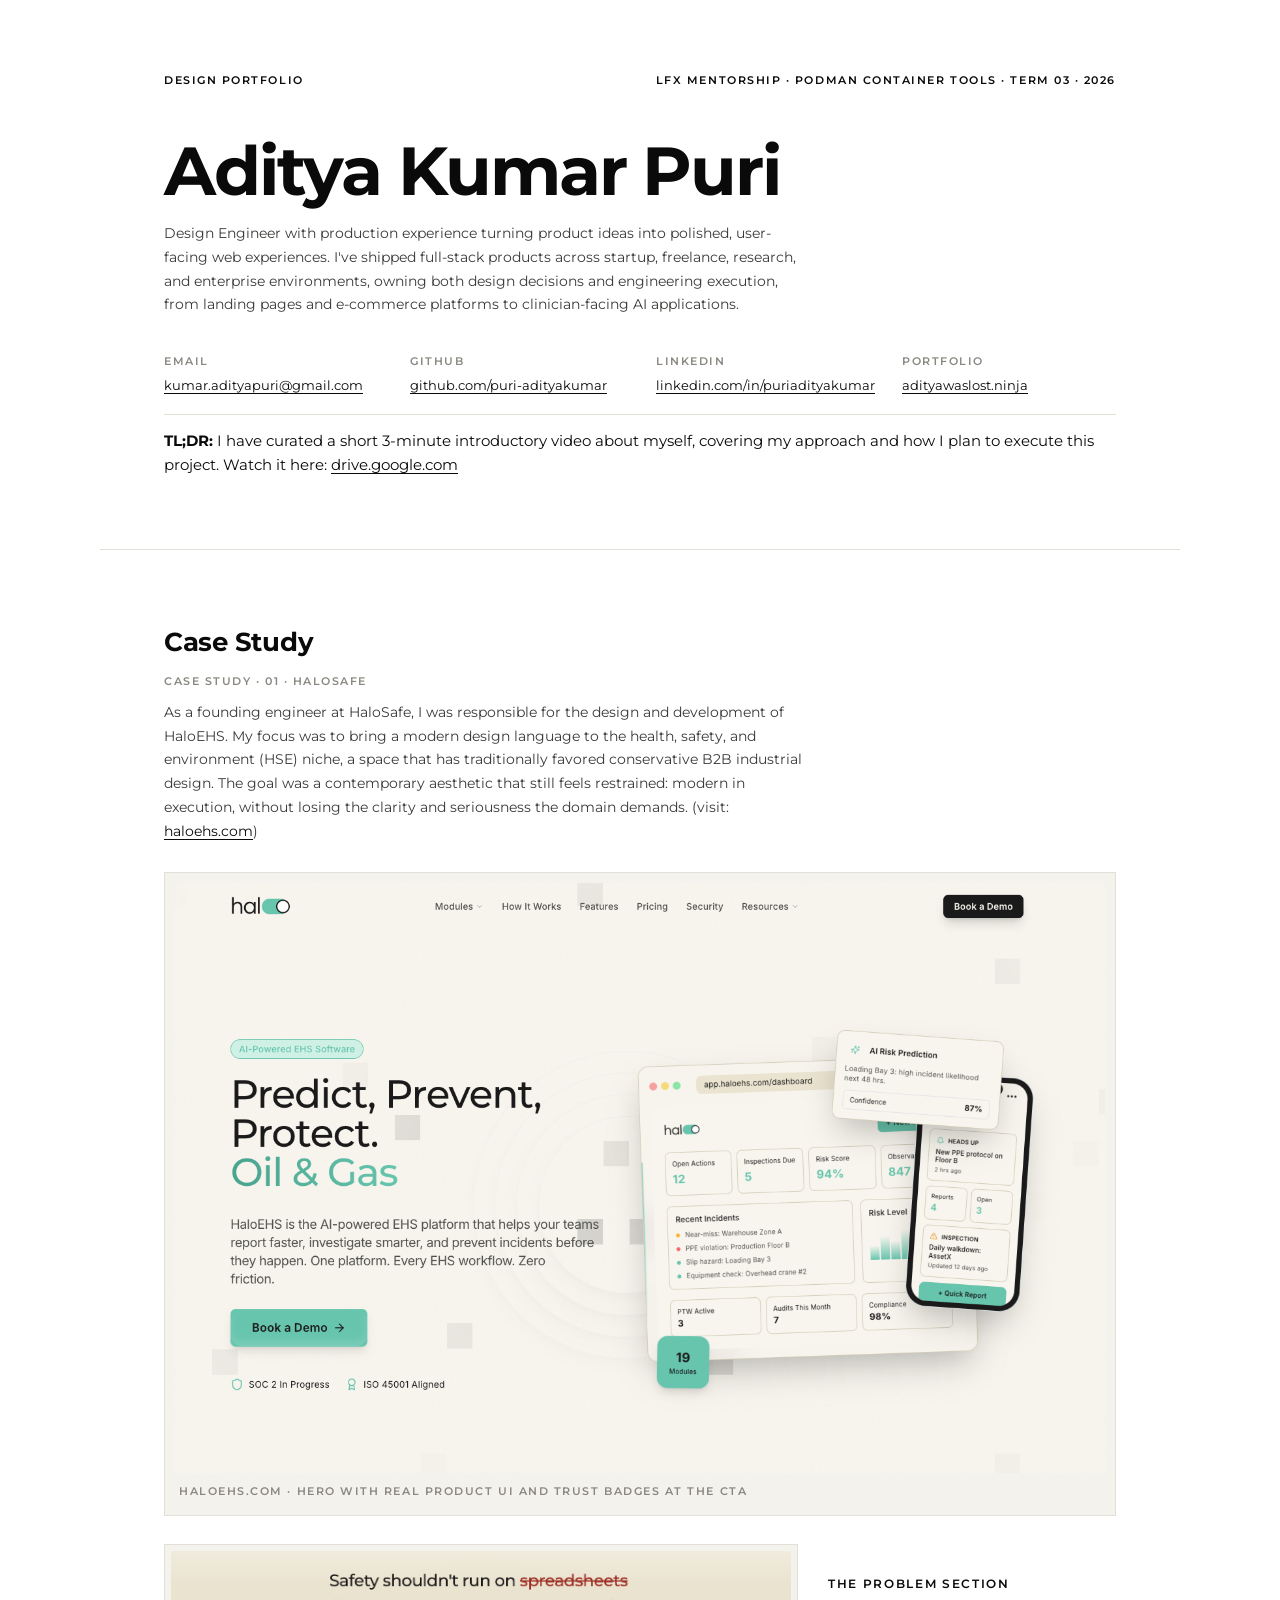
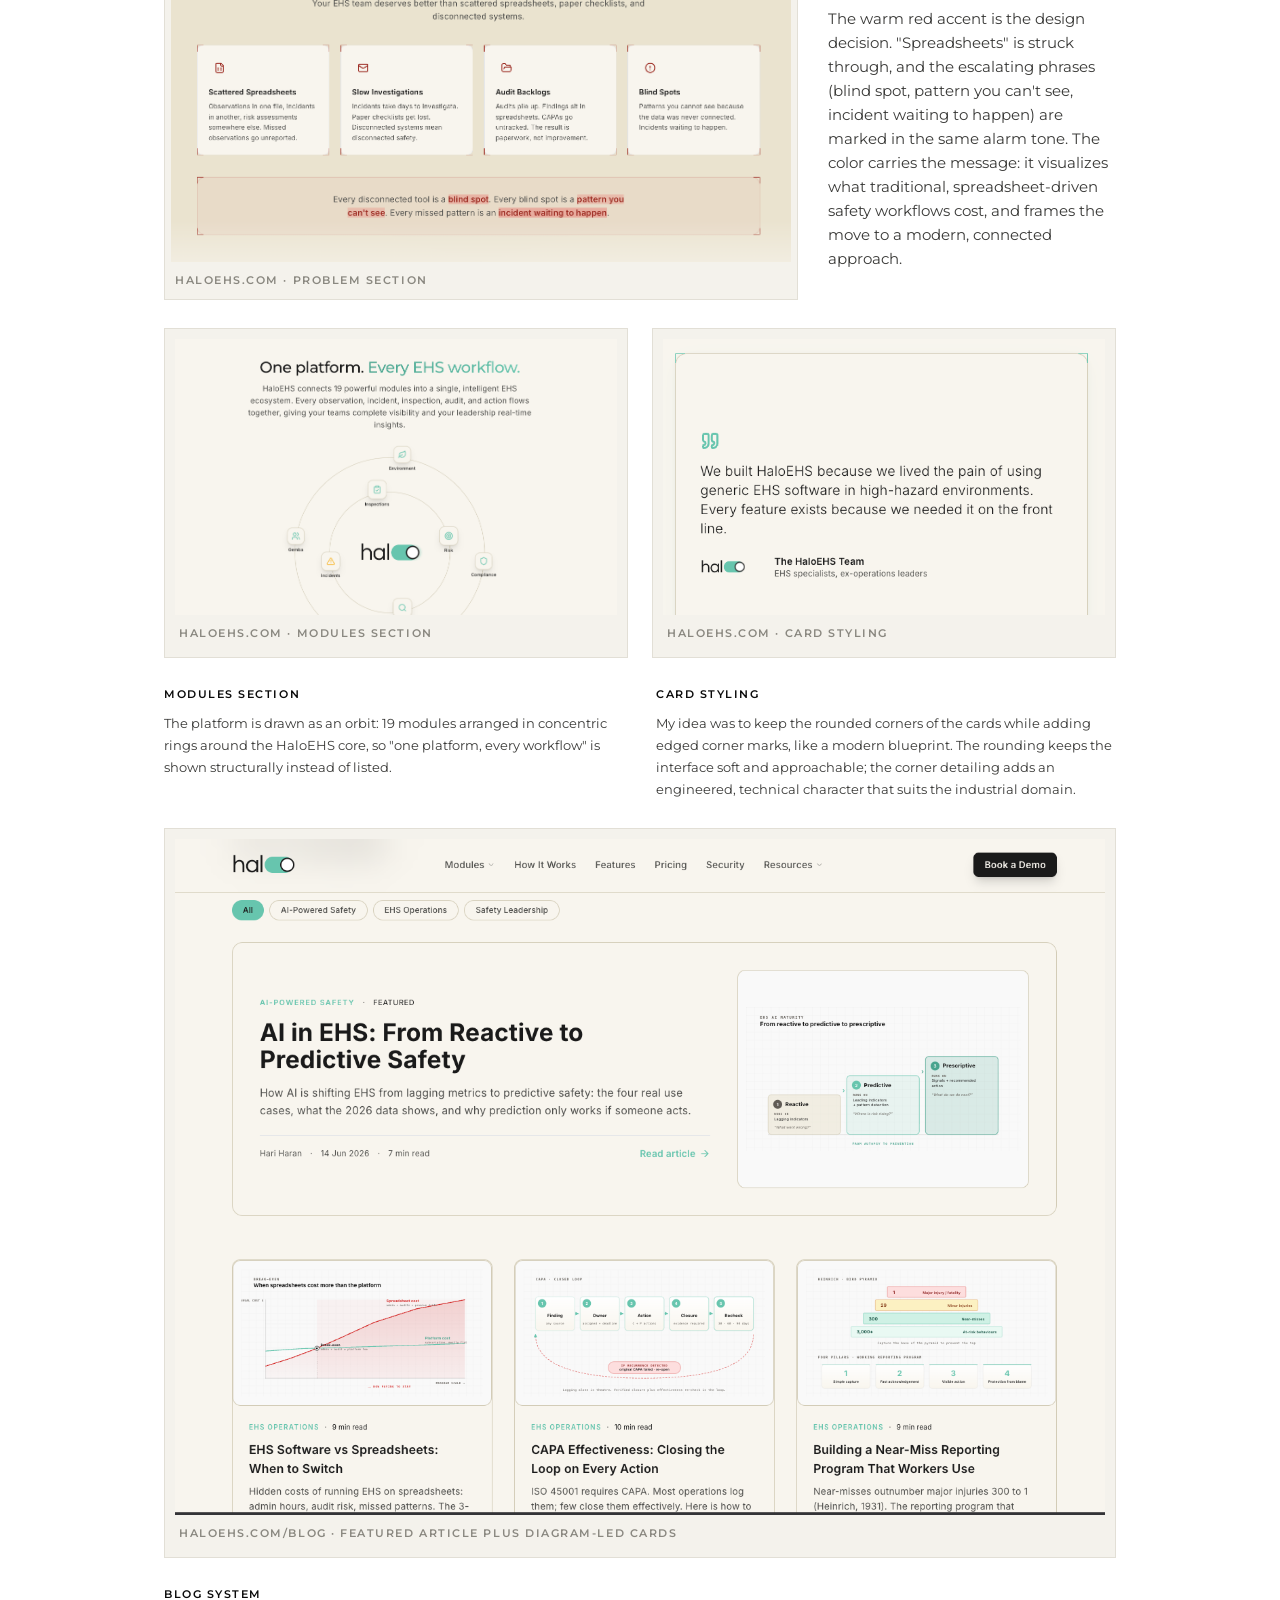
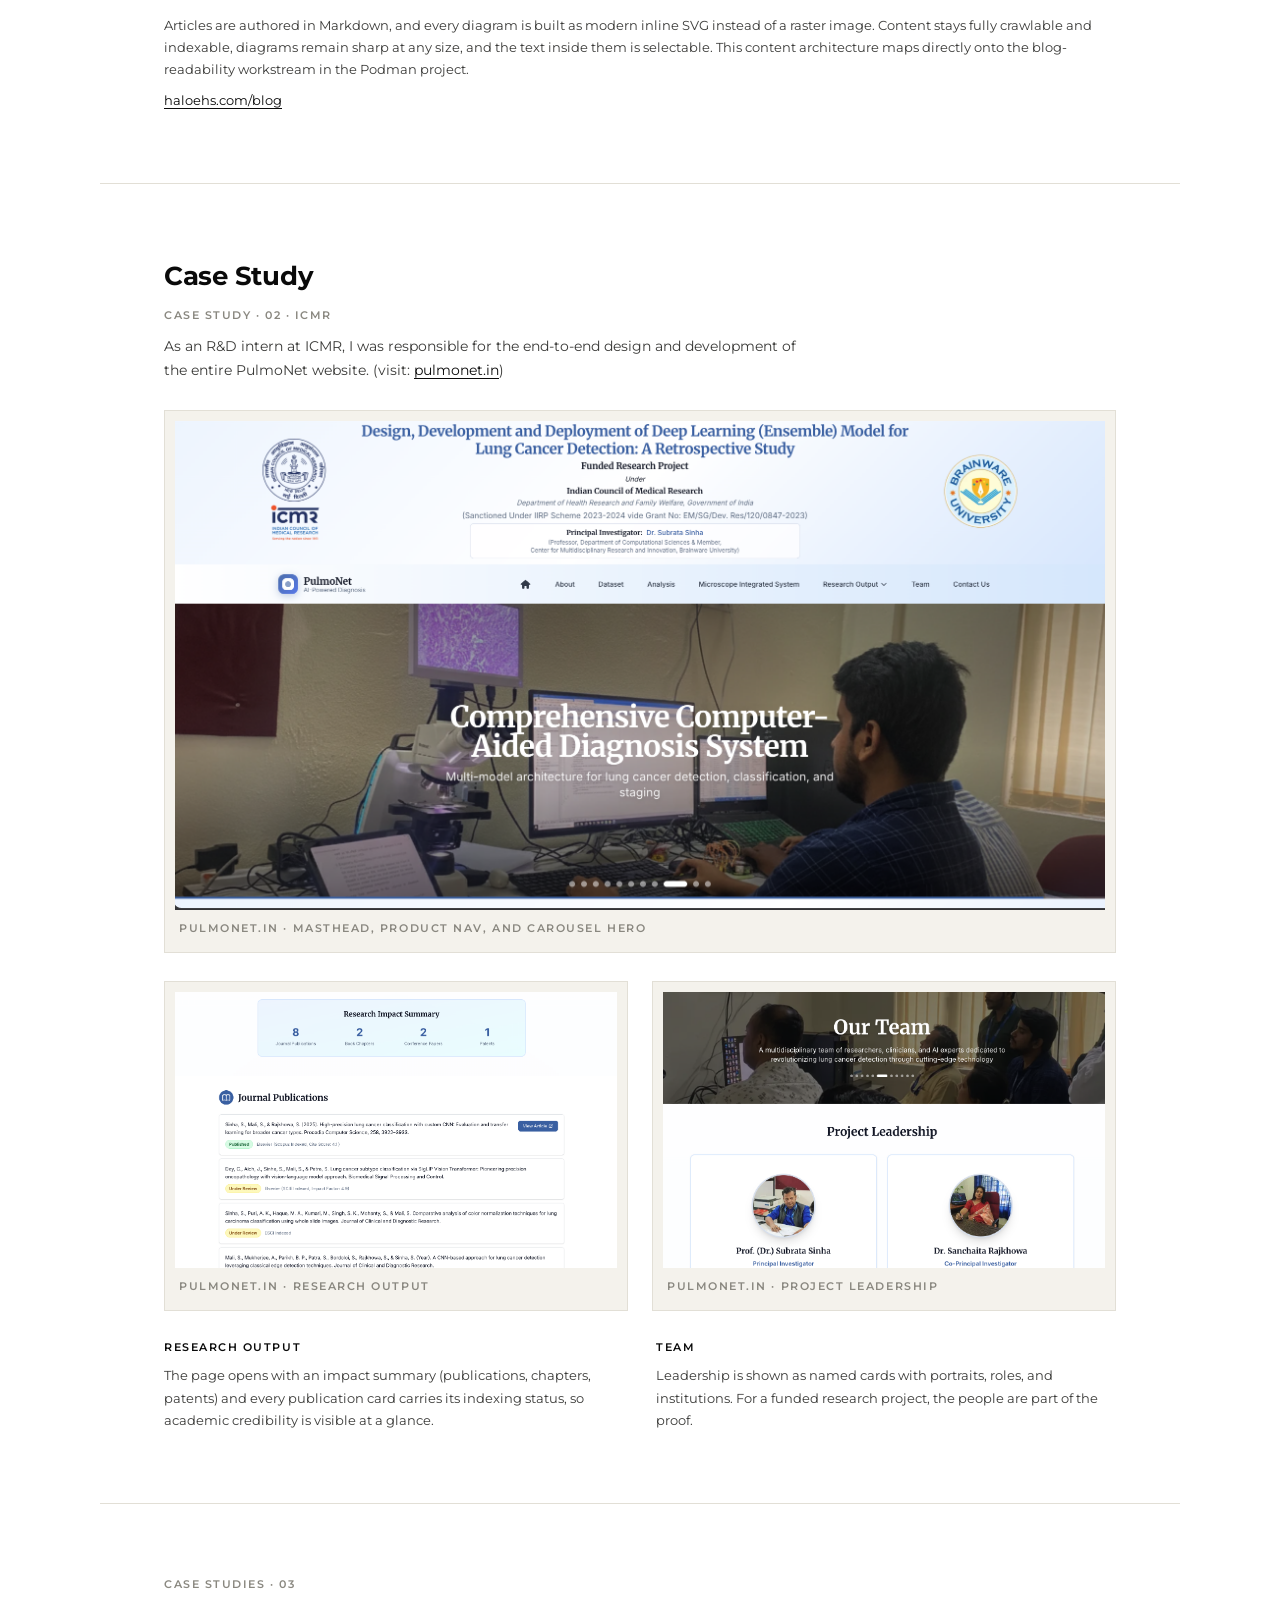
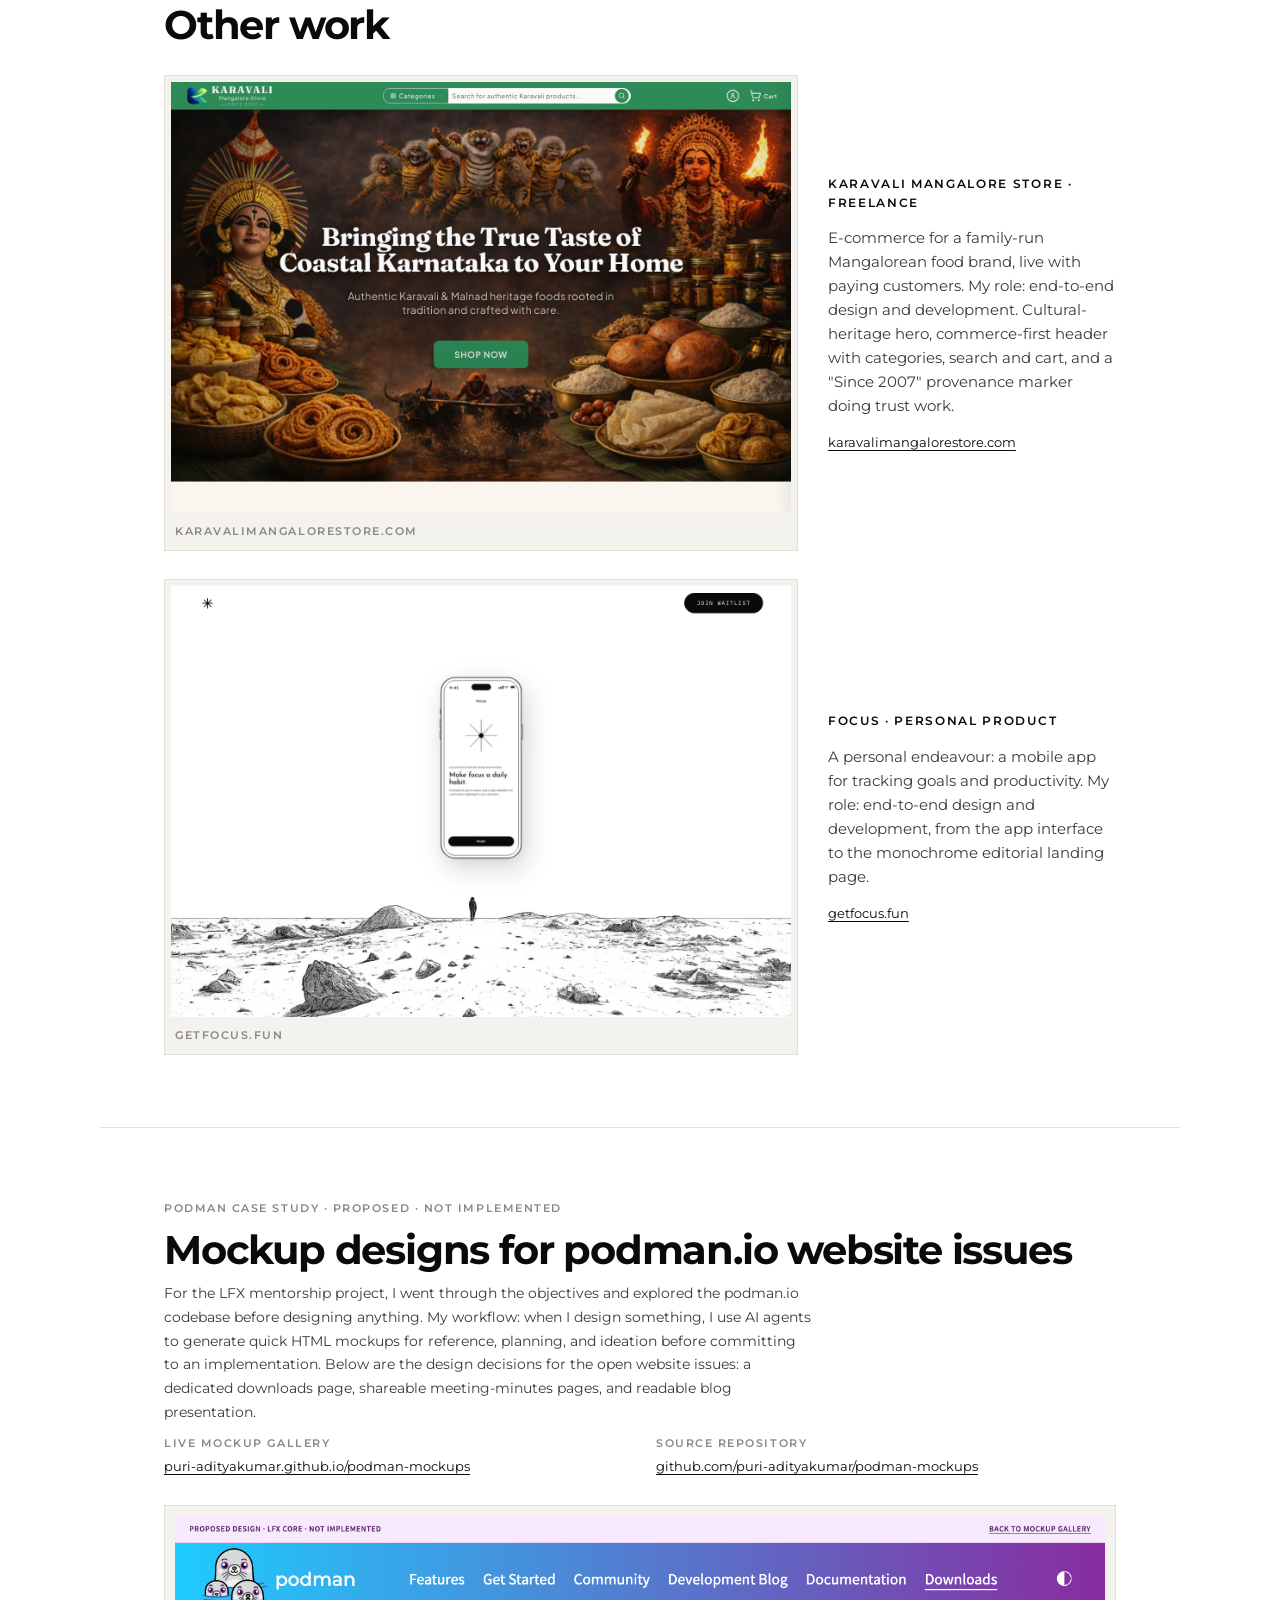
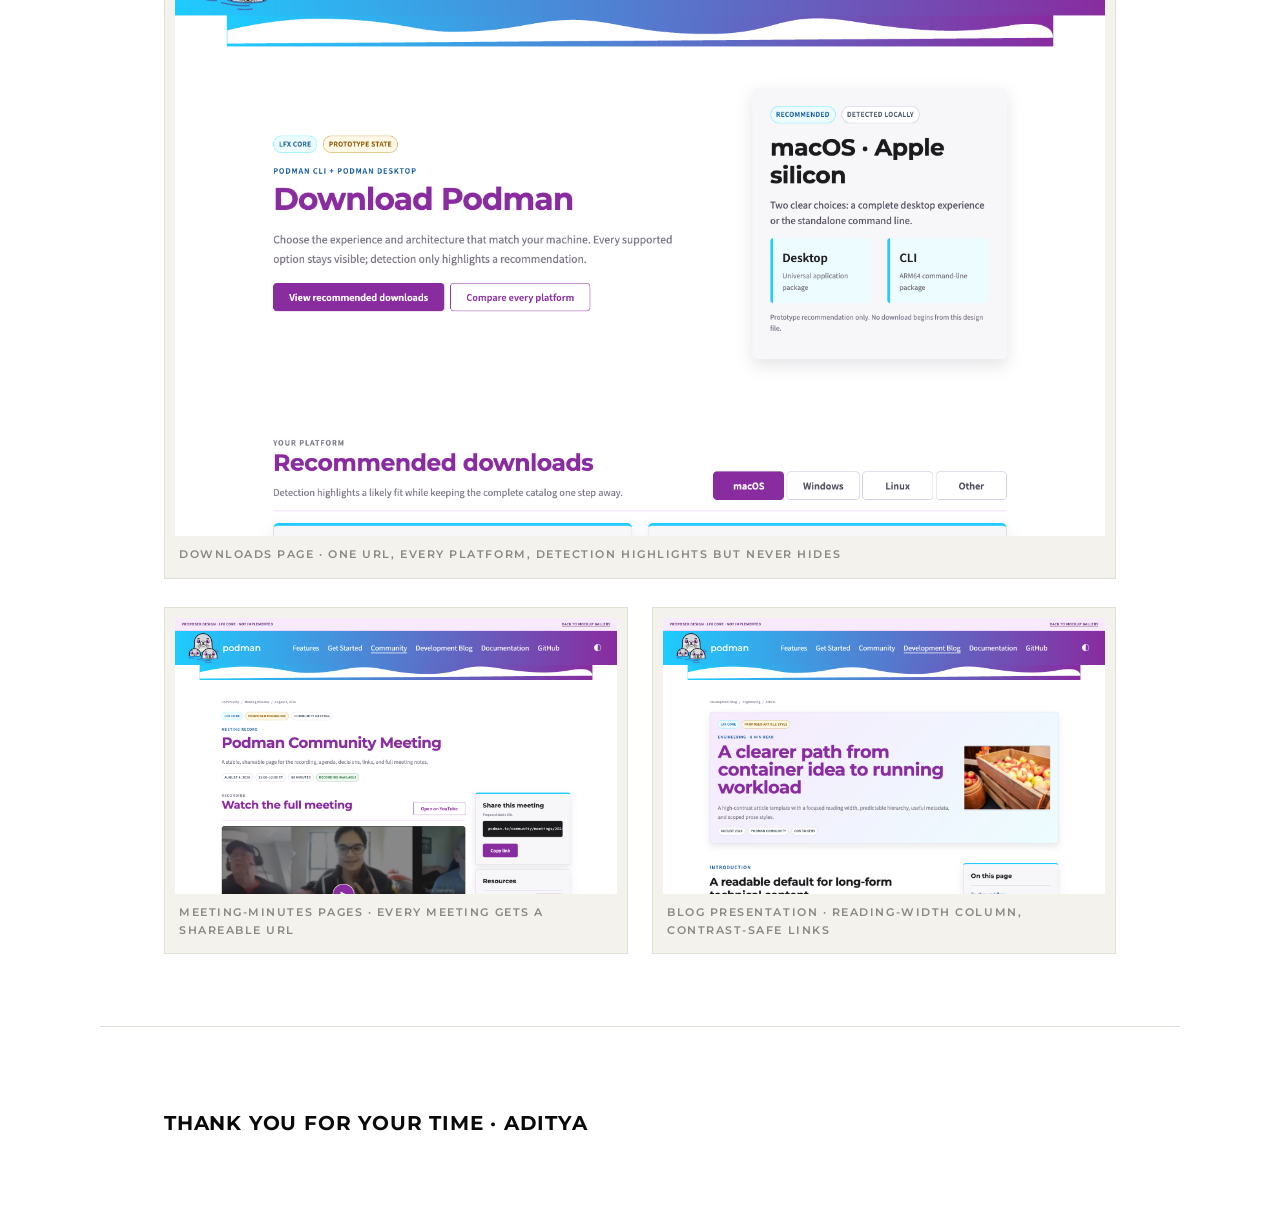
==== portfolio/index.html @ 5d3eba00 "feat: add design portfolio under portfolio/ for LFX application" ====
<!doctype html>
<html lang="en">
<head>
<meta charset="utf-8" />
<meta name="viewport" content="width=device-width, initial-scale=1" />
<title>Aditya Kumar · Design Portfolio · LFX 2026</title>
<link rel="preconnect" href="https://fonts.googleapis.com" />
<link rel="preconnect" href="https://fonts.gstatic.com" crossorigin />
<link href="https://fonts.googleapis.com/css2?family=Montserrat:ital,wght@0,400;0,500;0,600;0,700;0,800;1,400&display=swap" rel="stylesheet" />
<link rel="stylesheet" href="styles.css" />
</head>
<body>

<!-- ═══════════════════ P1 · INTRO ═══════════════════ -->
<section class="page cover">
  <header class="topline">
    <span class="label">Design Portfolio</span>
    <span class="label">LFX Mentorship · Podman Container Tools · Term 03 · 2026</span>
  </header>
  <div class="cover-mid">
    <h1>Aditya Kumar Puri</h1>
    <p class="lede">Design Engineer with production experience turning product ideas into polished,
    user-facing web experiences. I've shipped full-stack products across startup, freelance,
    research, and enterprise environments, owning both design decisions and engineering execution,
    from landing pages and e-commerce platforms to clinician-facing AI applications.</p>
  </div>
  <footer class="cover-foot">
    <div class="contact-grid">
      <div><p class="label muted">Email</p><p class="mono"><a href="mailto:kumar.adityapuri@gmail.com">kumar.adityapuri@gmail.com</a></p></div>
      <div><p class="label muted">GitHub</p><p class="mono"><a href="https://github.com/puri-adityakumar">github.com/puri-adityakumar</a></p></div>
      <div><p class="label muted">LinkedIn</p><p class="mono"><a href="https://www.linkedin.com/in/puriadityakumar">linkedin.com/in/puriadityakumar</a></p></div>
      <div><p class="label muted">Portfolio</p><p class="mono"><a href="https://adityawaslost.ninja/">adityawaslost.ninja</a></p></div>
    </div>
    <p class="tldr-note"><strong>TL;DR:</strong> I have curated a short 3-minute introductory
    video about myself, covering my approach and how I plan to execute this project.
    Watch it here: <a href="https://drive.google.com/file/d/1LAq_VCwD8arWkGdHkmXxqslu7iwfVg6z/view?usp=sharing">drive.google.com</a></p>
  </footer>
</section>

<!-- ═══════════════════ P2 · CASE STUDY · HALOEHS ═══════════════════ -->
<section class="page">
  <header class="sec-head">
    <p class="case-kicker">Case Study</p>
    <p class="label muted">Case study · 01 · HALOSAFE</p>
    <p class="lede">As a founding engineer at HaloSafe, I was responsible for the design and
    development of HaloEHS. My focus was to bring a modern design language to the health,
    safety, and environment (HSE) niche, a space that has traditionally favored conservative
    B2B industrial design. The goal was a contemporary aesthetic that still feels restrained:
    modern in execution, without losing the clarity and seriousness the domain demands.
    (visit: <a href="https://haloehs.com/">haloehs.com</a>)</p>
  </header>

  <figure class="shot">
    <img src="assets/haloehs.png" alt="HaloEHS landing hero with floating product dashboard" />
    <figcaption class="label muted">haloehs.com · hero with real product UI and trust badges at the CTA</figcaption>
  </figure>

  <article class="project">
    <figure class="shot"><img src="assets/haloehs-problem.png" alt="HaloEHS problem section: Safety shouldn't run on spreadsheets" />
      <figcaption class="label muted">haloehs.com · problem section</figcaption></figure>
    <div class="project-meta">
      <p class="label">The problem section</p>
      <p class="body">The warm red accent is the design decision. "Spreadsheets" is struck
      through, and the escalating phrases (blind spot, pattern you can't see, incident
      waiting to happen) are marked in the same alarm tone. The color carries the message:
      it visualizes what traditional, spreadsheet-driven safety workflows cost, and frames
      the move to a modern, connected approach.</p>
    </div>
  </article>

  <div class="duo">
    <figure class="shot"><img src="assets/haloehs-modules.png" alt="HaloEHS modules orbiting one platform" />
      <figcaption class="label muted">haloehs.com · modules section</figcaption></figure>
    <figure class="shot"><img src="assets/haloehs-blueprint.png" alt="HaloEHS quote card with rounded corners and blueprint-style edge marks" />
      <figcaption class="label muted">haloehs.com · card styling</figcaption></figure>
  </div>

  <div class="twocol">
    <div>
      <p class="label">Modules section</p>
      <p class="body">The platform is drawn as an orbit: 19 modules arranged in concentric
      rings around the HaloEHS core, so "one platform, every workflow" is shown
      structurally instead of listed.</p>
    </div>
    <div>
      <p class="label">Card styling</p>
      <p class="body">My idea was to keep the rounded corners of the cards while adding
      edged corner marks, like a modern blueprint. The rounding keeps the interface soft
      and approachable; the corner detailing adds an engineered, technical character that
      suits the industrial domain.</p>
    </div>
  </div>


  <figure class="shot"><img src="assets/haloehs-blog.png" alt="HaloEHS blog with featured article and diagram-driven article cards" />
    <figcaption class="label muted">haloehs.com/blog · featured article plus diagram-led cards</figcaption></figure>

  <div>
    <p class="label">Blog system</p>
    <p class="body" style="margin-top: 10px">Articles are authored in Markdown, and every diagram is built as
    modern inline SVG instead of a raster image. Content stays fully crawlable and
    indexable, diagrams remain sharp at any size, and the text inside them is
    selectable. This content architecture maps directly onto the blog-readability
    workstream in the Podman project.</p>
    <p class="mono" style="margin-top: 10px"><a href="https://haloehs.com/blog">haloehs.com/blog</a></p>
  </div>

</section>

<!-- ═══════════════════ P3 · CASE STUDY · PULMONET ═══════════════════ -->
<section class="page">
  <header class="sec-head">
    <p class="case-kicker">Case Study</p>
    <p class="label muted">Case study · 02 · ICMR</p>
    <p class="lede">As an R&amp;D intern at ICMR, I was responsible for the end-to-end design
    and development of the entire PulmoNet website.
    (visit: <a href="https://www.pulmonet.in/">pulmonet.in</a>)</p>
  </header>

  <figure class="shot">
    <img src="assets/pulmonet.png" alt="PulmoNet homepage with institutional masthead and team photo hero" />
    <figcaption class="label muted">pulmonet.in · masthead, product nav, and carousel hero</figcaption>
  </figure>

  <div class="duo">
    <figure class="shot"><img src="assets/pulmonet-research.png" alt="PulmoNet research output page with impact summary" />
      <figcaption class="label muted">pulmonet.in · research output</figcaption></figure>
    <figure class="shot"><img src="assets/pulmonet-team.png" alt="PulmoNet team page with leadership cards" />
      <figcaption class="label muted">pulmonet.in · project leadership</figcaption></figure>
  </div>

  <div class="twocol">
    <div>
      <p class="label">Research output</p>
      <p class="body">The page opens with an impact summary (publications, chapters,
      patents) and every publication card carries its indexing status, so academic
      credibility is visible at a glance.</p>
    </div>
    <div>
      <p class="label">Team</p>
      <p class="body">Leadership is shown as named cards with portraits, roles, and
      institutions. For a funded research project, the people are part of the proof.</p>
    </div>
  </div>
</section>

<!-- ═══════════════════ P4 · MORE SHIPPED WORK ═══════════════════ -->
<section class="page">
  <header class="sec-head">
    <p class="label muted">Case studies · 03</p>
    <h2>Other work</h2>
  </header>

  <article class="project">
    <figure class="shot"><img src="assets/karavali.png" alt="Karavali Mangalore Store homepage" />
      <figcaption class="label muted">karavalimangalorestore.com</figcaption></figure>
    <div class="project-meta">
      <p class="label">Karavali Mangalore Store · Freelance</p>
      <p class="body">E-commerce for a family-run Mangalorean food brand, live with paying
      customers. My role: end-to-end design and development. Cultural-heritage hero,
      commerce-first header with categories, search and cart, and a "Since 2007"
      provenance marker doing trust work.</p>
      <p class="mono"><a href="https://www.karavalimangalorestore.com/">karavalimangalorestore.com</a></p>
    </div>
  </article>

  

  <article class="project">
    <figure class="shot"><img src="assets/focus.png" alt="Focus landing page" />
      <figcaption class="label muted">getfocus.fun</figcaption></figure>
    <div class="project-meta">
      <p class="label">Focus · Personal product</p>
      <p class="body">A personal endeavour: a mobile app for tracking goals and
      productivity. My role: end-to-end design and development, from the app interface
      to the monochrome editorial landing page.</p>
      <p class="mono"><a href="https://www.getfocus.fun">getfocus.fun</a></p>
    </div>
  </article>
</section>

<!-- ═══════════════════ PODMAN · MOCKUPS ═══════════════════ -->
<section class="page">
  <header class="sec-head">
    <p class="label muted">Podman case study · Proposed · not implemented</p>
    <h2>Mockup designs for podman.io website issues</h2>
    <p class="lede">For the LFX mentorship project, I went through the objectives and
    explored the podman.io codebase before designing anything. My workflow: when I
    design something, I use AI agents to generate quick HTML mockups for reference,
    planning, and ideation before committing to an implementation. Below are the
    design decisions for the open website issues: a dedicated downloads page,
    shareable meeting-minutes pages, and readable blog presentation.</p>
    <div class="contact-grid">
      <div><p class="label muted">Live mockup gallery</p><p class="mono"><a href="https://puri-adityakumar.github.io/podman-mockups/">puri-adityakumar.github.io/podman-mockups</a></p></div>
      <div><p class="label muted">Source repository</p><p class="mono"><a href="https://github.com/puri-adityakumar/podman-mockups">github.com/puri-adityakumar/podman-mockups</a></p></div>
    </div>
  </header>

  <figure class="shot">
    <img src="assets/mockup-downloads.png" alt="Proposed downloads page with OS detection and full platform catalog" />
    <figcaption class="label muted">Downloads page · one URL, every platform, detection highlights but never hides</figcaption>
  </figure>

  <div class="duo">
    <figure class="shot">
      <img src="assets/mockup-meeting-permalink.png" alt="Proposed meeting-minutes page with stable URL" />
      <figcaption class="label muted">Meeting-minutes pages · every meeting gets a shareable URL</figcaption>
    </figure>
    <figure class="shot">
      <img src="assets/mockup-blog-presentation.png" alt="Proposed blog article styling with reading-width column" />
      <figcaption class="label muted">Blog presentation · reading-width column, contrast-safe links</figcaption>
    </figure>
  </div>

</section>

<!-- ═══════════════════ P8 · CLOSING ═══════════════════ -->
<section class="page">
  <div class="closing">
    <p class="label thanks">Thank you for your time · Aditya</p>
  </div>
</section>

</body>
</html>
---- portfolio/styles.css ----
/* Portfolio — design system ported from focus-landing (src/components/waitlist/theme.module.css)
   Pure monochrome: near-black ink on white paper. Serif display + mono body.
   Hairlines, uppercase micro-labels, tiered widths. Print-first (A4). */

:root {
  --ink: #0a0a0a;
  --ink-soft: #3a3a38;
  --muted: #8a8880;
  --paper: #ffffff;
  --slot: #f4f2ec;
  --faint: #ece9e0;
  --hairline: #e2dfd6;

  --font-display: "Montserrat", "Helvetica Neue", Arial, sans-serif;
  --font-body: "Montserrat", "Helvetica Neue", Arial, sans-serif;

  --column: 640px;
  --content: 1080px;
  --pad-x: clamp(20px, 5vw, 64px);
  --space-section: clamp(40px, 6vw, 72px);
}

* { box-sizing: border-box; margin: 0; padding: 0; }

html, body { background: var(--paper); color: var(--ink); }

body {
  font-family: var(--font-body);
  font-size: 13px;
  line-height: 1.6;
  -webkit-font-smoothing: antialiased;
}

/* ---------- Type ---------- */
h1, h2 { font-family: var(--font-display); font-weight: 700; letter-spacing: -0.03em; }
h1 { font-size: clamp(44px, 7vw, 68px); line-height: 1.05; }
h2 { font-size: clamp(28px, 4vw, 40px); line-height: 1.1; }
.subhead { font-family: var(--font-display); font-weight: 700; font-size: clamp(16px, 2vw, 20px); line-height: 1.4; color: var(--ink); }
.case-kicker { font-family: var(--font-display); font-weight: 700; font-size: clamp(20px, 2.6vw, 26px); letter-spacing: -0.01em; }

.label {
  font-size: 11px;
  letter-spacing: 0.14em;
  text-transform: uppercase;
  font-weight: 600;
}
.muted { color: var(--muted); }
.mono { font-family: var(--font-body); }
.body { color: var(--ink-soft); font-size: 13px; line-height: 1.7; }
.lede { color: var(--ink-soft); font-size: 14px; line-height: 1.7; max-width: 72ch; }
.link { color: var(--ink); text-decoration: underline; text-underline-offset: 3px; }
a { color: var(--ink); text-decoration: underline; text-underline-offset: 3px; }
.mono a, .contact-grid a { color: var(--ink); text-decoration: underline; text-underline-offset: 3px; }

/* ---------- Page scaffolding (print: one .page ≈ one A4) ---------- */
.page {
  max-width: var(--content);
  margin: 0 auto;
  padding: var(--space-section) var(--pad-x);
  border-bottom: 1px solid var(--hairline);
  display: flex;
  flex-direction: column;
  gap: 28px;
}
.page:last-child { border-bottom: none; }

/* ---------- Cover ---------- */
.cover { justify-content: flex-start; gap: 0; }
.topline, .sec-head { display: flex; flex-direction: column; gap: 10px; }
.topline { flex-direction: row; justify-content: space-between; }
.cover-mid {
  display: flex;
  flex-direction: column;
  gap: 16px;
  margin: clamp(28px, 5vh, 56px) 0 clamp(24px, 4vh, 44px);
}

.contact-grid {
  display: grid;
  grid-template-columns: repeat(auto-fit, minmax(180px, 1fr));
  gap: 20px 32px;
}
.contact-grid p:first-child { margin-bottom: 4px; }

/* ---------- Figures ---------- */
.shot {
  border: 1px solid var(--hairline);
  background: var(--slot);
  padding: 10px;
  display: flex;
  flex-direction: column;
  gap: 8px;
}
.shot img { display: block; width: 100%; height: auto; }
.shot figcaption { padding: 2px 4px 4px; }
.shot.small img { max-height: 380px; object-fit: cover; object-position: top; }

.shot.placeholder {
  min-height: 260px;
  align-items: center;
  justify-content: center;
  border-style: dashed;
  background:
    repeating-linear-gradient(45deg, transparent 0 12px, var(--faint) 12px 13px),
    var(--slot);
}

/* ---------- Stats / columns / principles ---------- */
.stat-row {
  display: grid;
  grid-template-columns: repeat(auto-fit, minmax(140px, 1fr));
  gap: 1px;
  background: var(--hairline);
  border: 1px solid var(--hairline);
}
.stat { background: var(--paper); padding: 18px 16px; display: flex; flex-direction: column; gap: 6px; }
.stat strong { font-family: var(--font-display); font-size: 30px; font-weight: 700; }

.twocol { display: grid; grid-template-columns: 1fr 1fr; gap: 32px; }
.twocol .label, .principles .label { display: block; margin-bottom: 8px; }

.principles { display: grid; grid-template-columns: repeat(3, 1fr); gap: 24px; }
.principle { border-top: 1px solid var(--ink); padding-top: 12px; }

.duo { display: grid; grid-template-columns: 1fr 1fr; gap: 24px; }
.duo .shot img { aspect-ratio: 16 / 10; object-fit: cover; object-position: top; }

/* ---------- Projects ---------- */
.project {
  display: grid;
  grid-template-columns: 2.2fr 1fr;
  gap: 30px;
  align-items: center;
}
.project .shot { padding: 6px; }
.project-meta { display: flex; flex-direction: column; gap: 14px; }
.project-meta .label { font-size: 12px; }
.project-meta .body { font-size: 15px; line-height: 1.6; }
.project .placeholder { min-height: 220px; }

/* ---------- Closing ---------- */
.closing { display: flex; flex-direction: column; gap: 18px; }
.closing-head { max-width: 18ch; }
.thanks { margin-top: 8px; font-size: 20px; font-weight: 700; letter-spacing: 0.04em; color: var(--ink); }

/* ---------- Print → PDF ---------- */
@page { size: A4; margin: 0; }
@media print {
  body { font-size: 11px; }
  .page {
    break-after: page;
    border-bottom: none;
    min-height: 0;
    padding: 14mm 16mm;
    max-width: none;
    gap: 18px;
  }
  .cover,
  .page:last-child {
    min-height: 297mm;
  }
  .page:last-child { break-after: auto; }
  .cover-foot { margin-top: auto; }
  .shot, .stat-row, .project, .principle { break-inside: avoid; }
  .shot img { max-height: 92mm; object-fit: cover; object-position: top; }
  .duo .shot img { max-height: 58mm; }
  .project .shot img { max-height: 52mm; }
  .shot.placeholder { min-height: 90mm; }
  a { color: var(--ink); text-decoration: underline; }
}

/* TLDR note under cover contact grid */
.tldr-note {
  font-family: var(--font-body);
  font-size: 15px;
  line-height: 1.6;
  margin-top: 18px;
  padding-top: 14px;
  border-top: 1px solid var(--hairline);
}
.tldr-note a { color: var(--ink); }
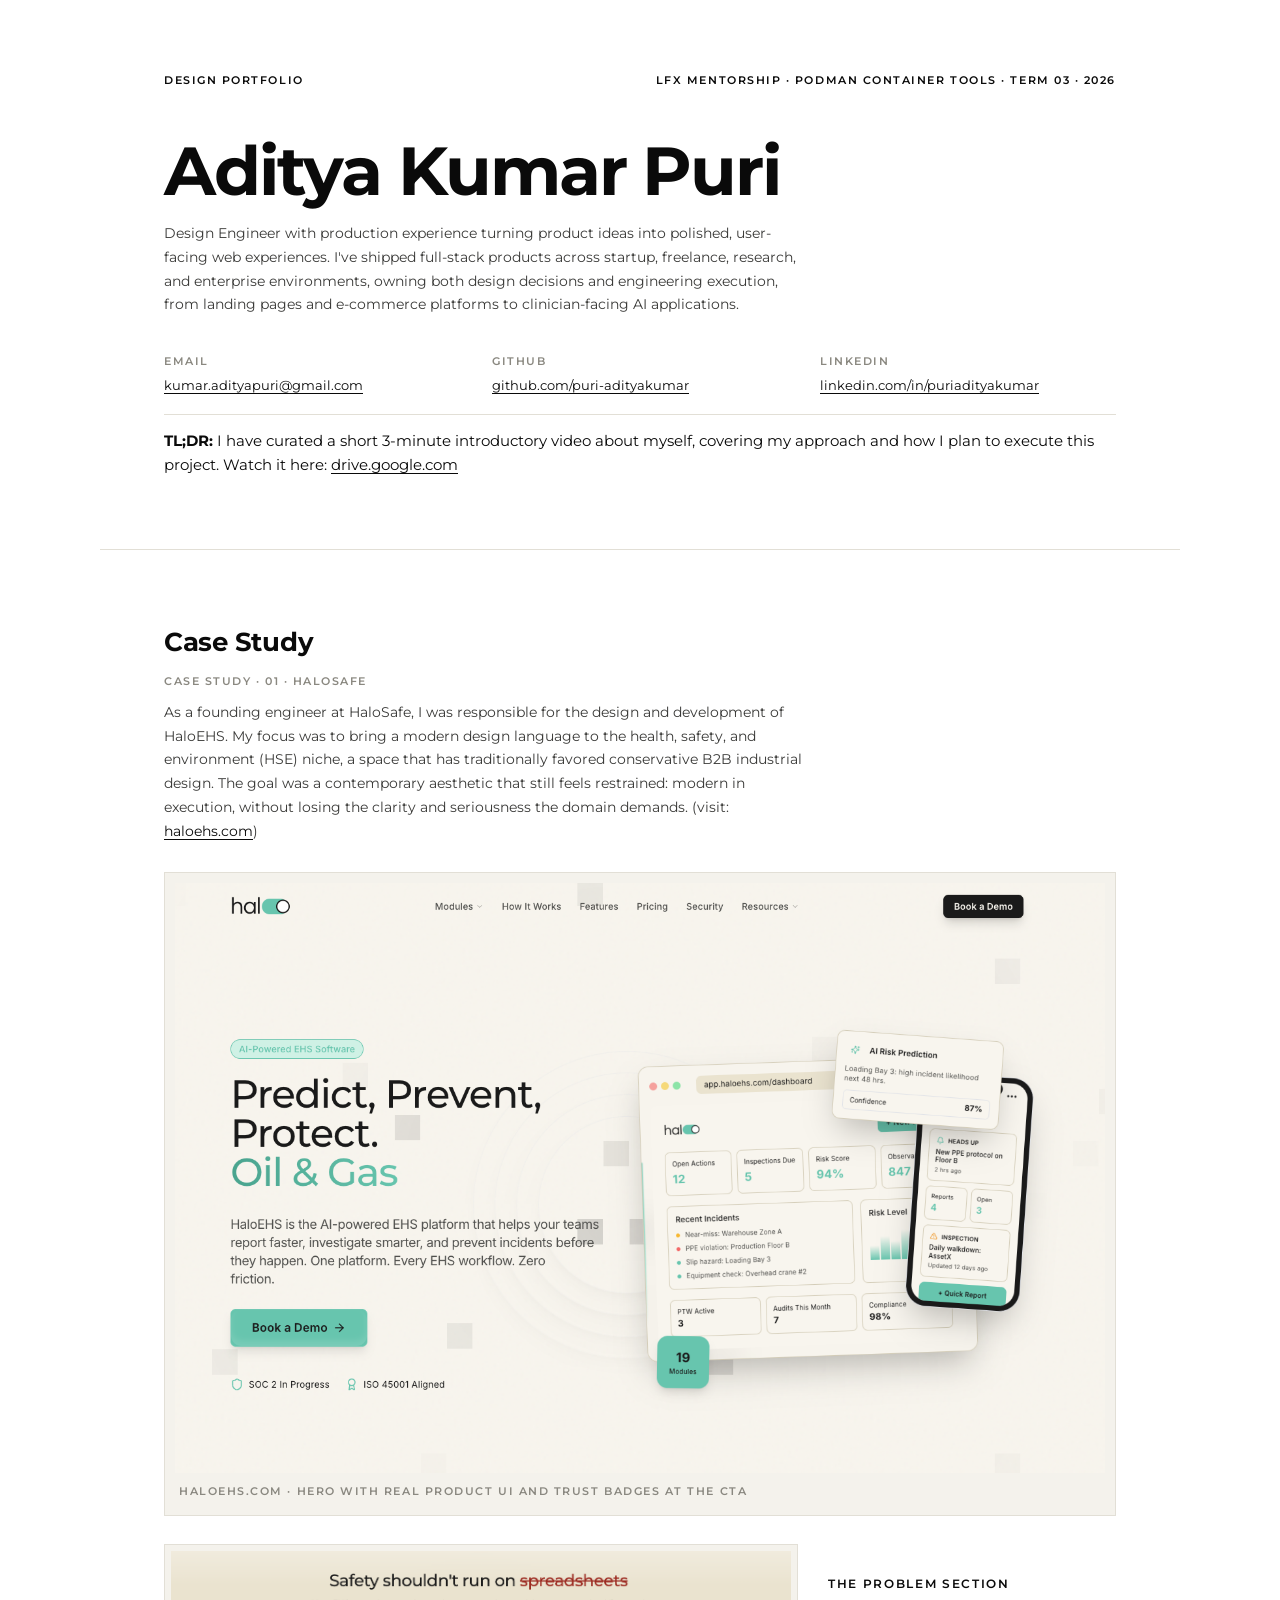
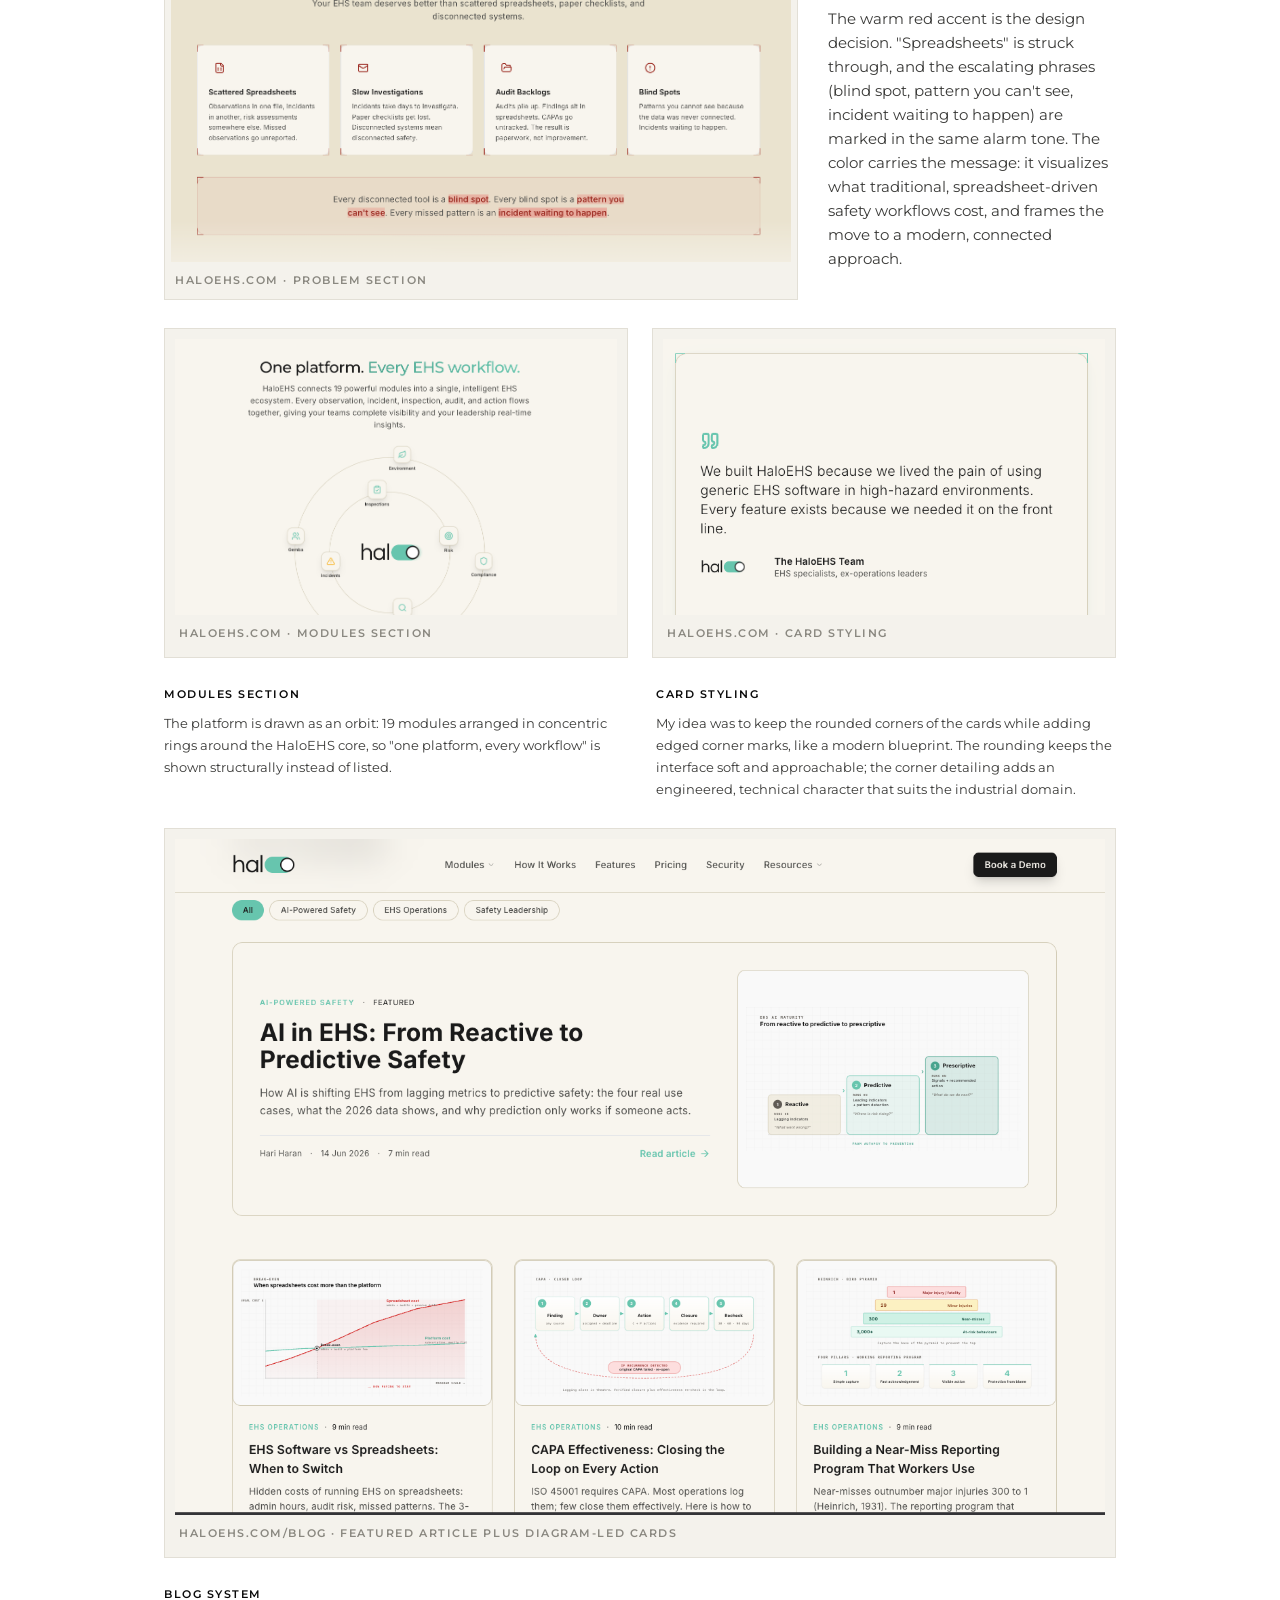
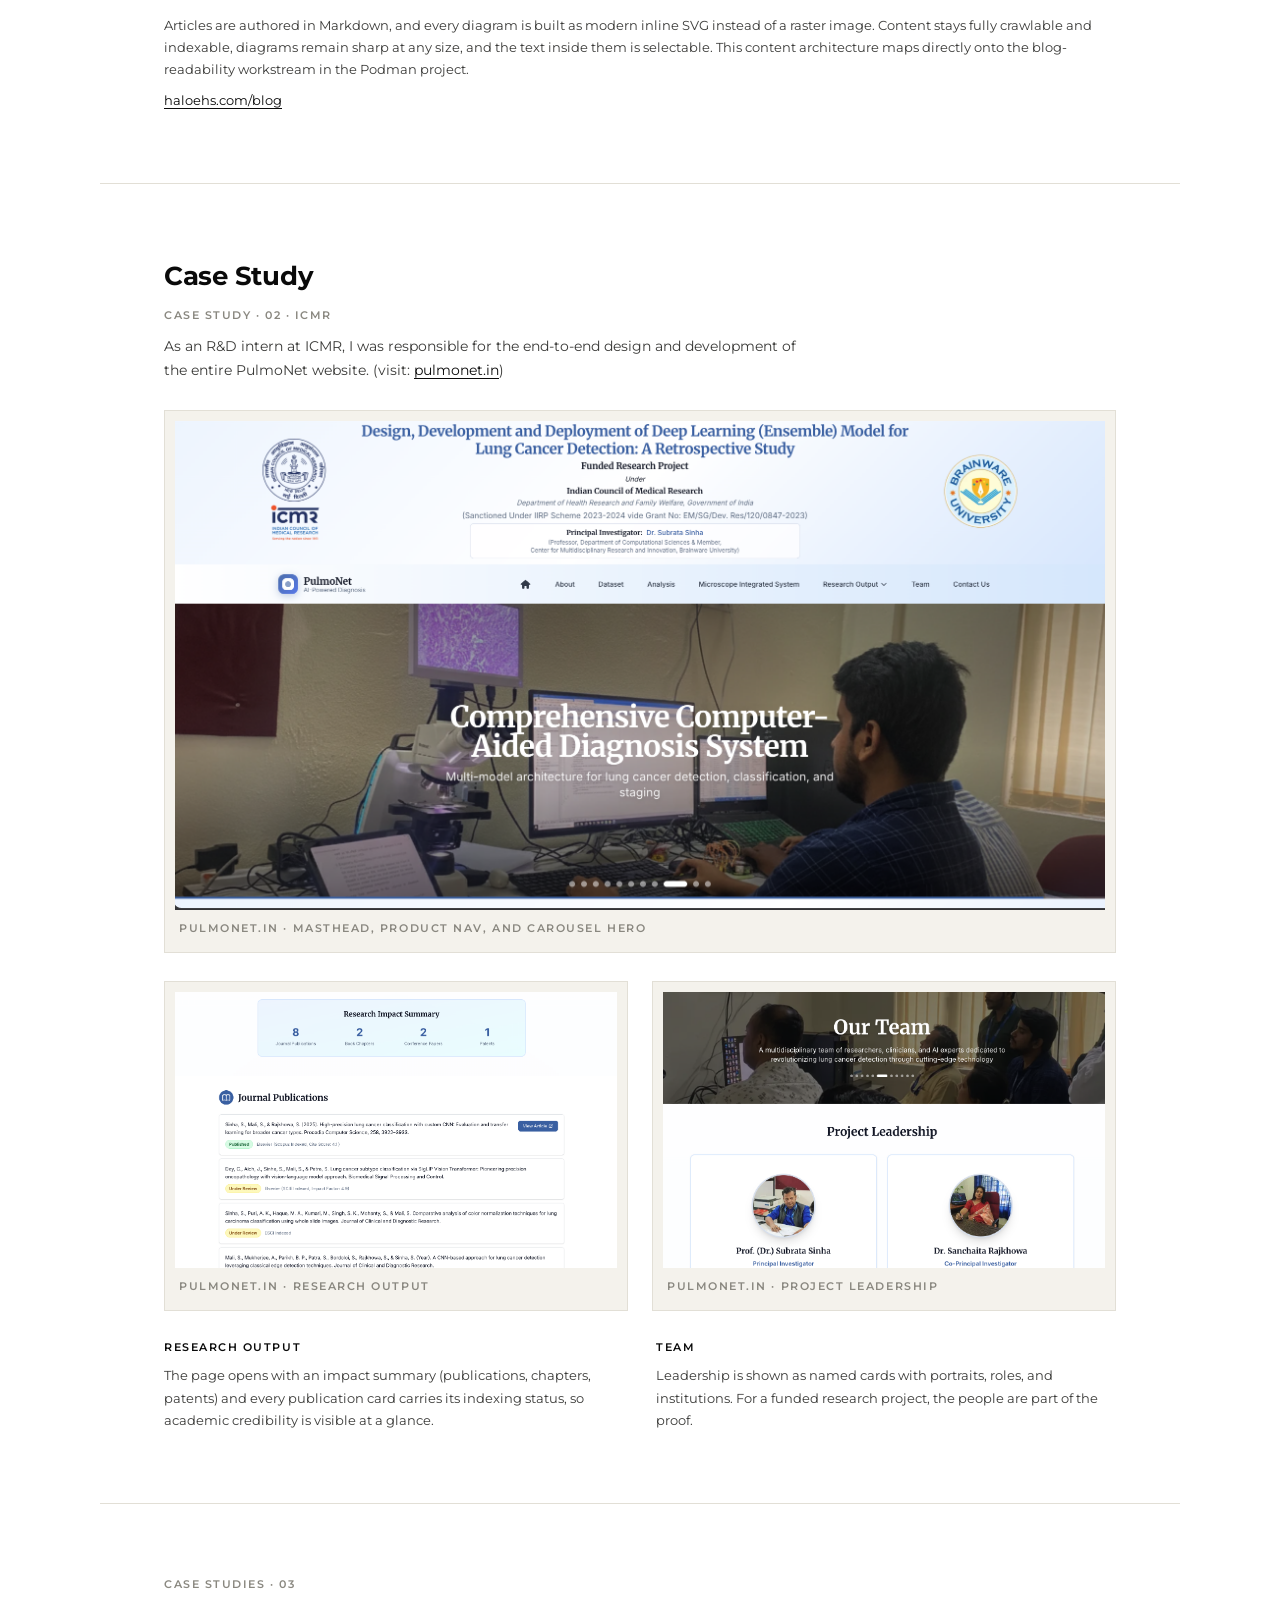
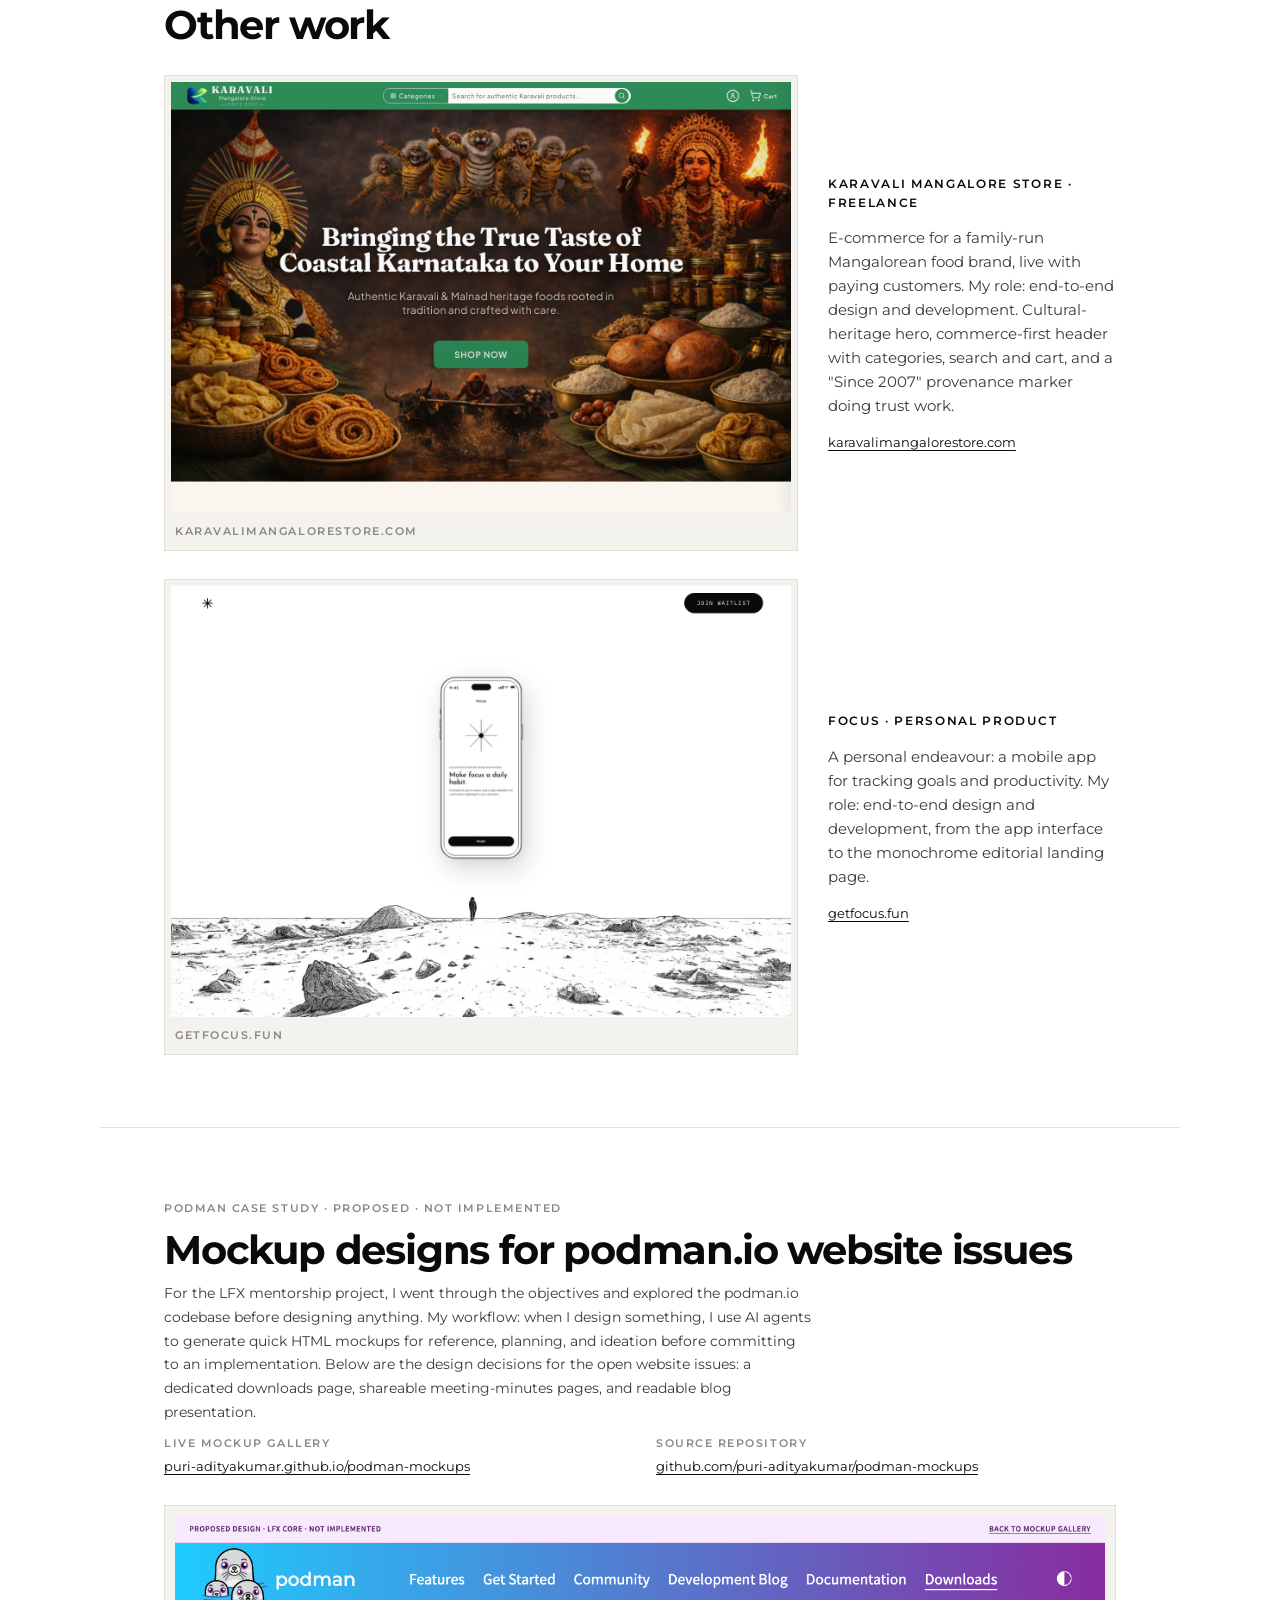
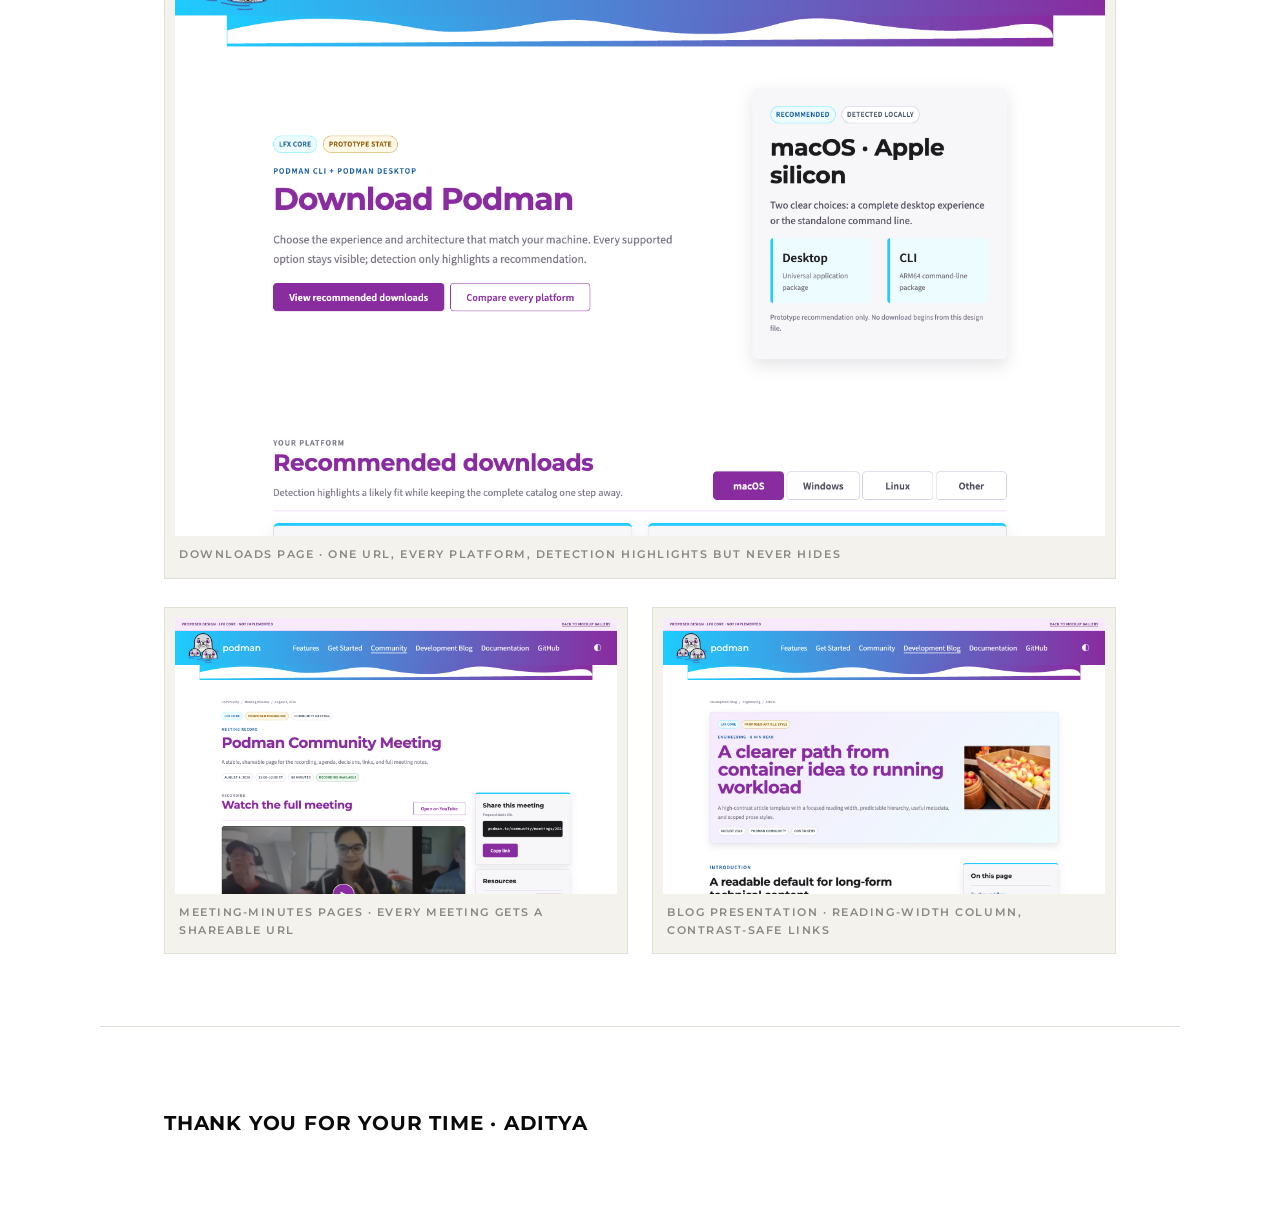
==== commit 832b53a8: "fix: remove personal portfolio link from contact grid" ====
--- a/portfolio/index.html
+++ b/portfolio/index.html
@@ -29,7 +29,6 @@
       <div><p class="label muted">Email</p><p class="mono"><a href="mailto:kumar.adityapuri@gmail.com">kumar.adityapuri@gmail.com</a></p></div>
       <div><p class="label muted">GitHub</p><p class="mono"><a href="https://github.com/puri-adityakumar">github.com/puri-adityakumar</a></p></div>
       <div><p class="label muted">LinkedIn</p><p class="mono"><a href="https://www.linkedin.com/in/puriadityakumar">linkedin.com/in/puriadityakumar</a></p></div>
-      <div><p class="label muted">Portfolio</p><p class="mono"><a href="https://adityawaslost.ninja/">adityawaslost.ninja</a></p></div>
     </div>
     <p class="tldr-note"><strong>TL;DR:</strong> I have curated a short 3-minute introductory
     video about myself, covering my approach and how I plan to execute this project.
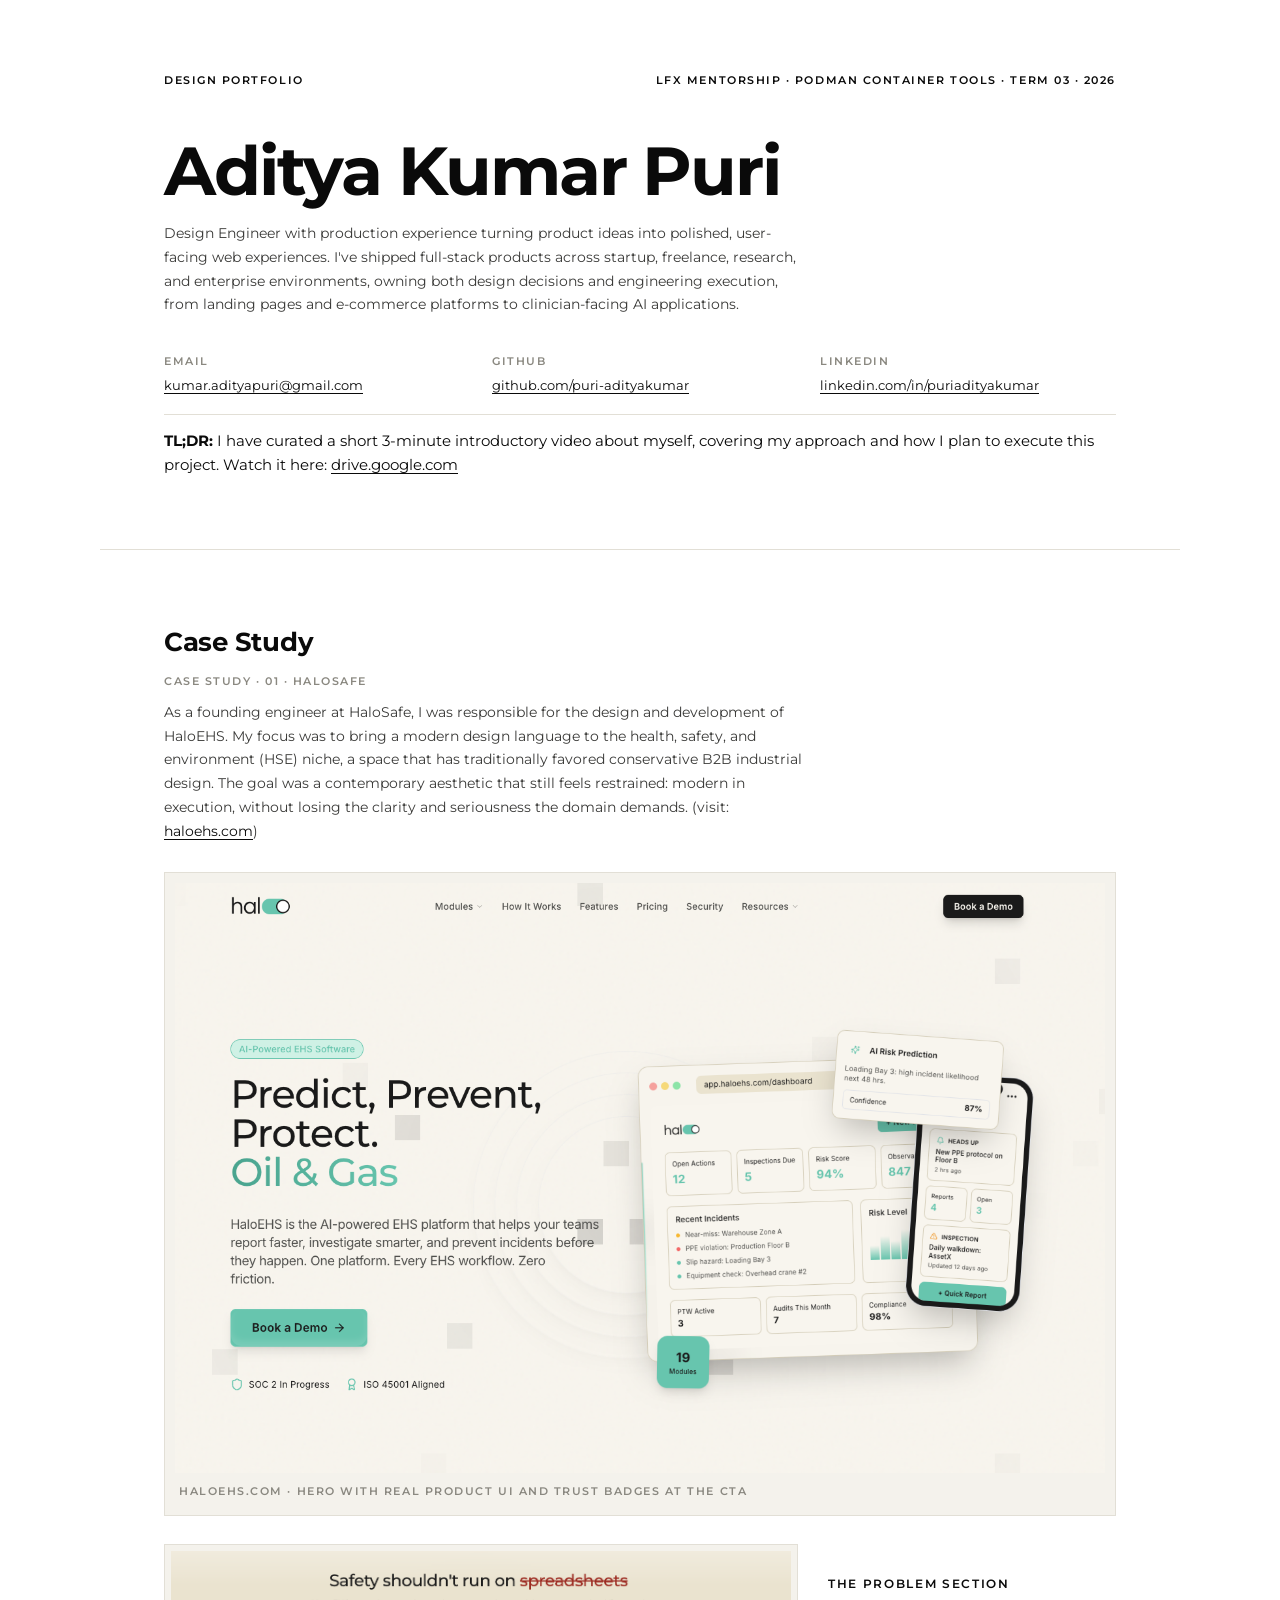
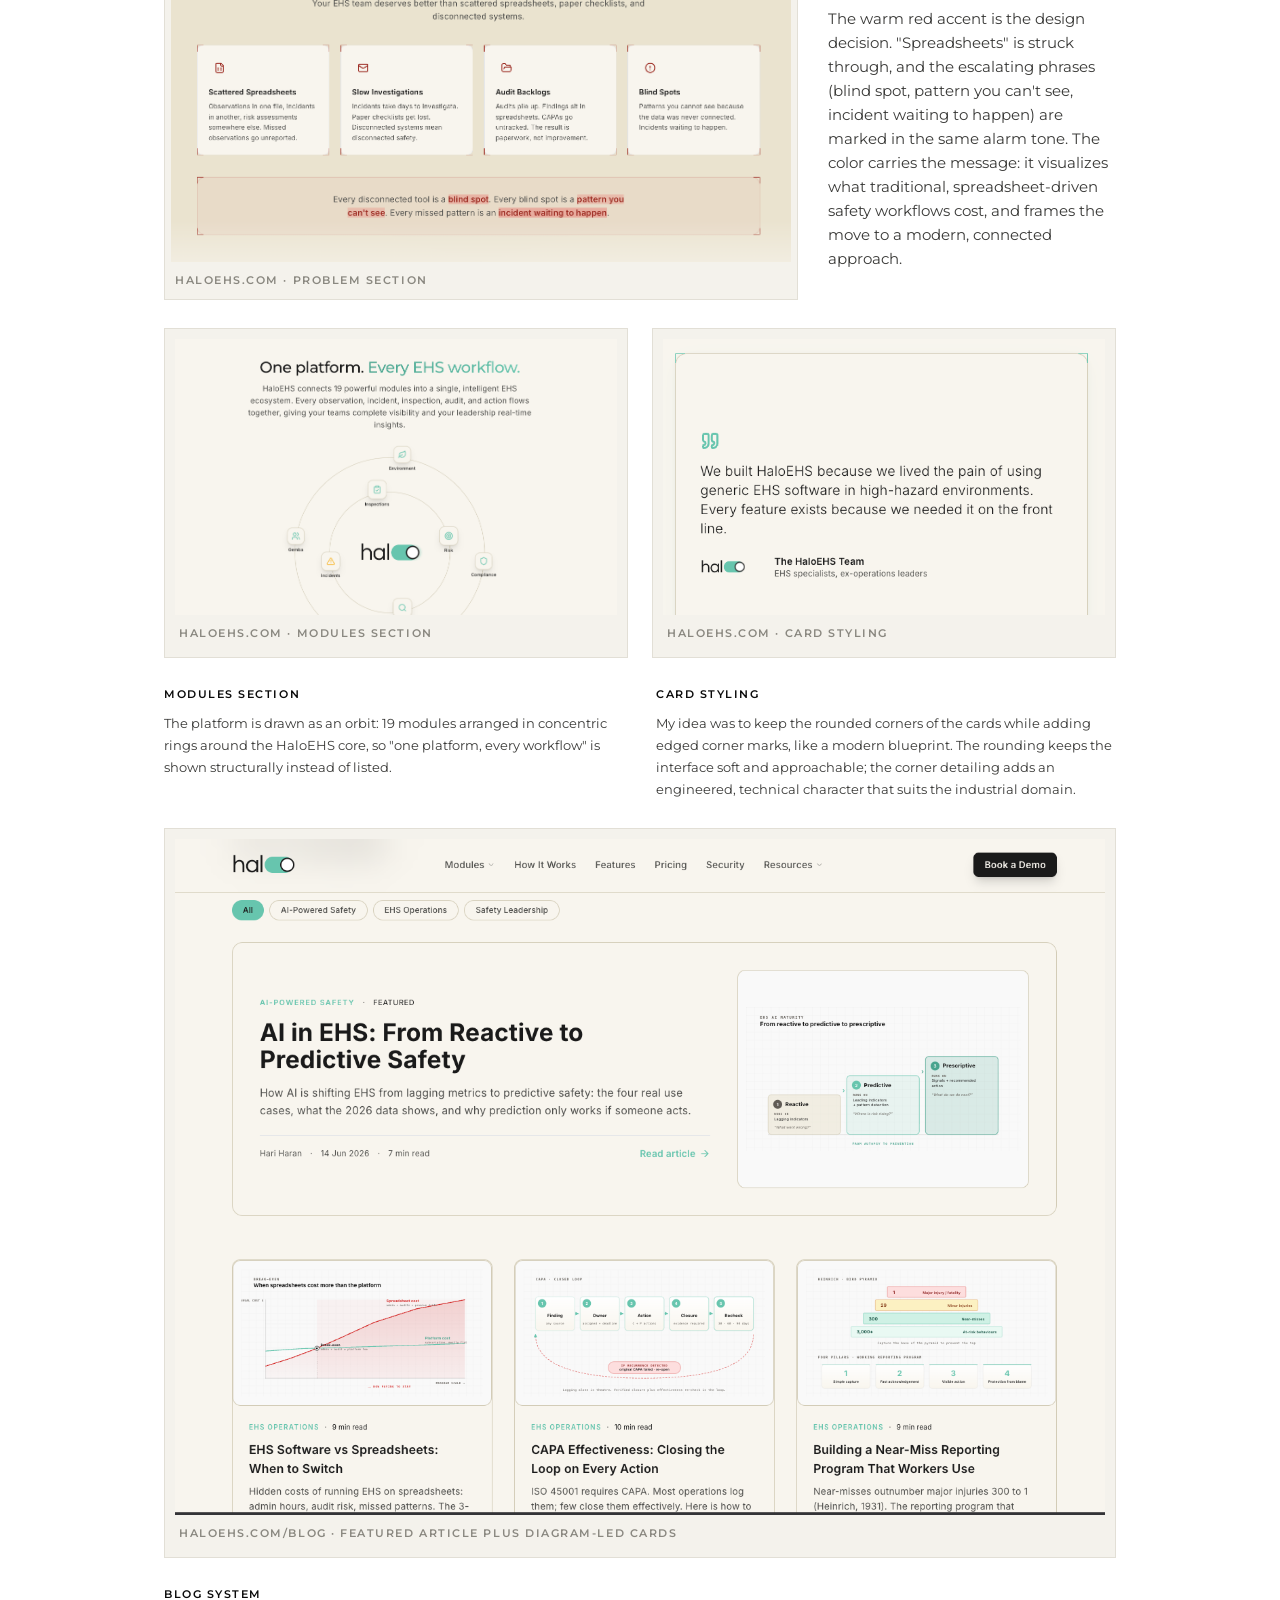
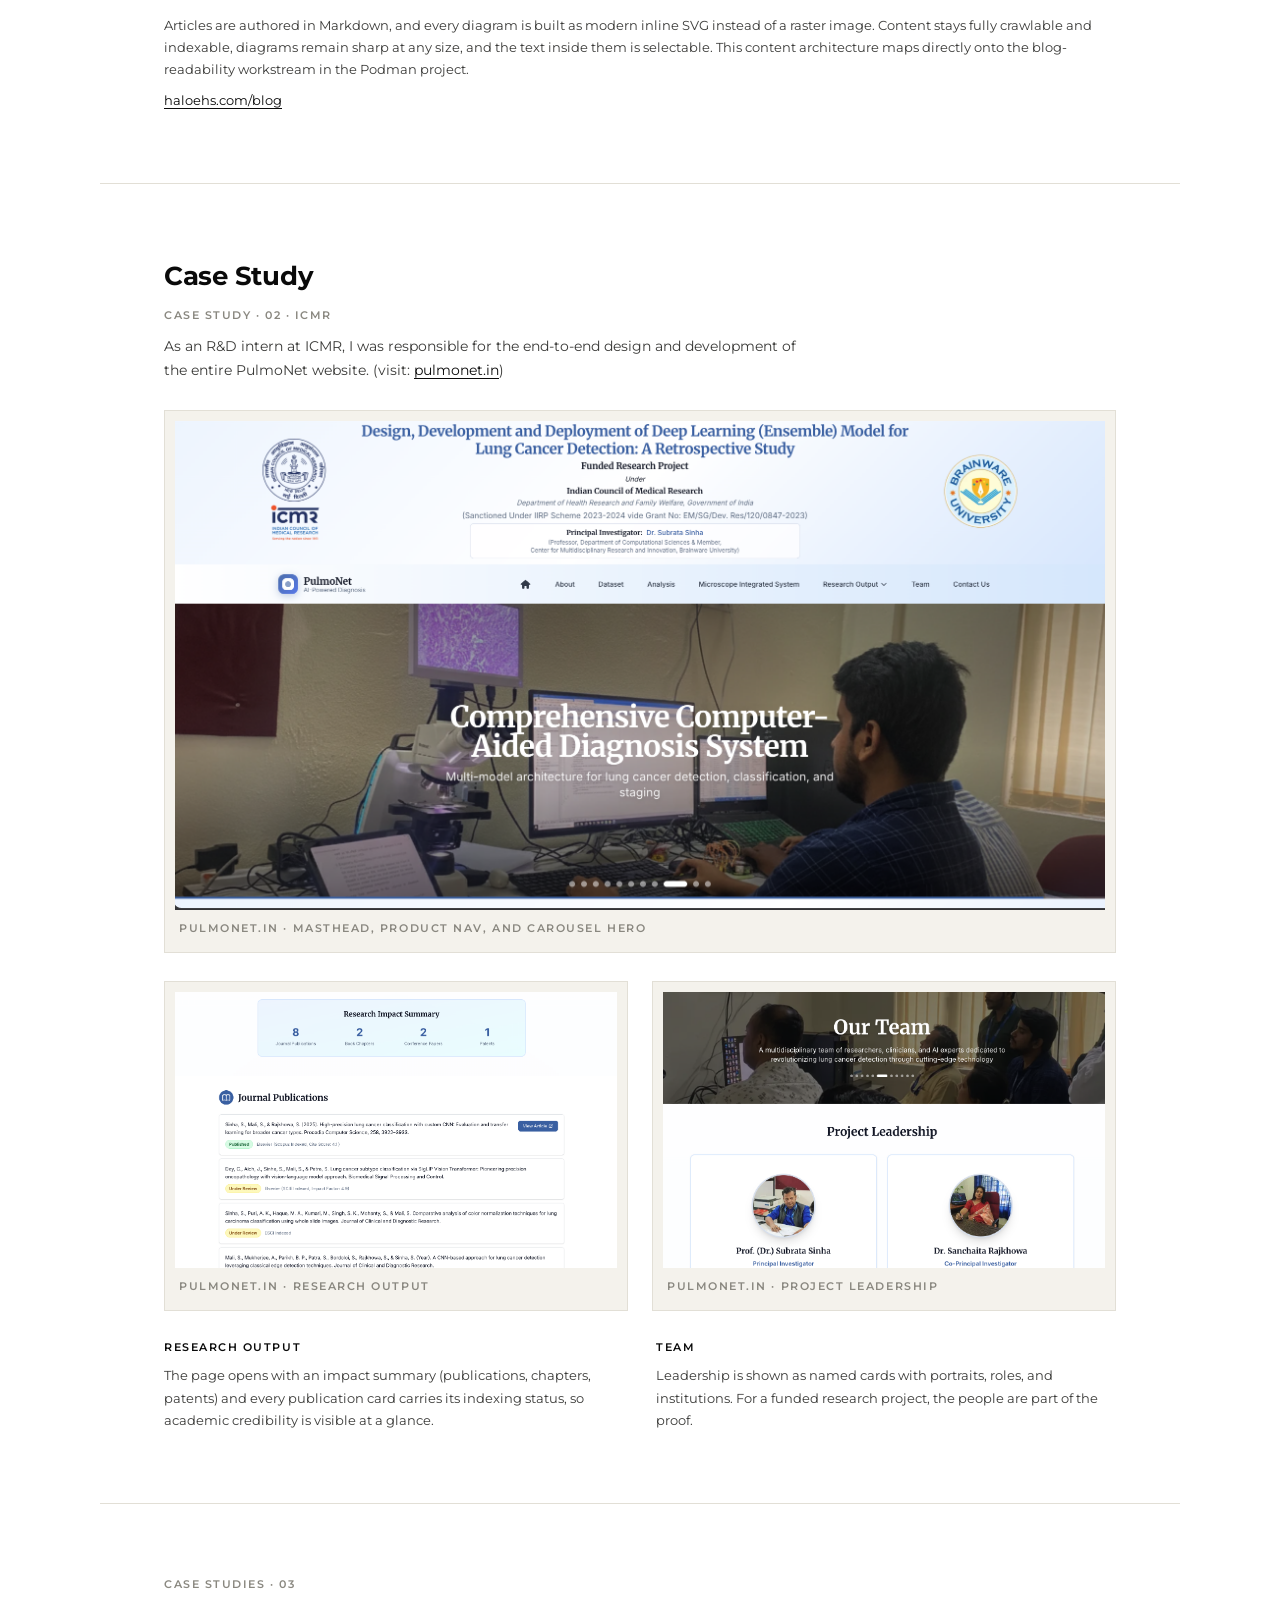
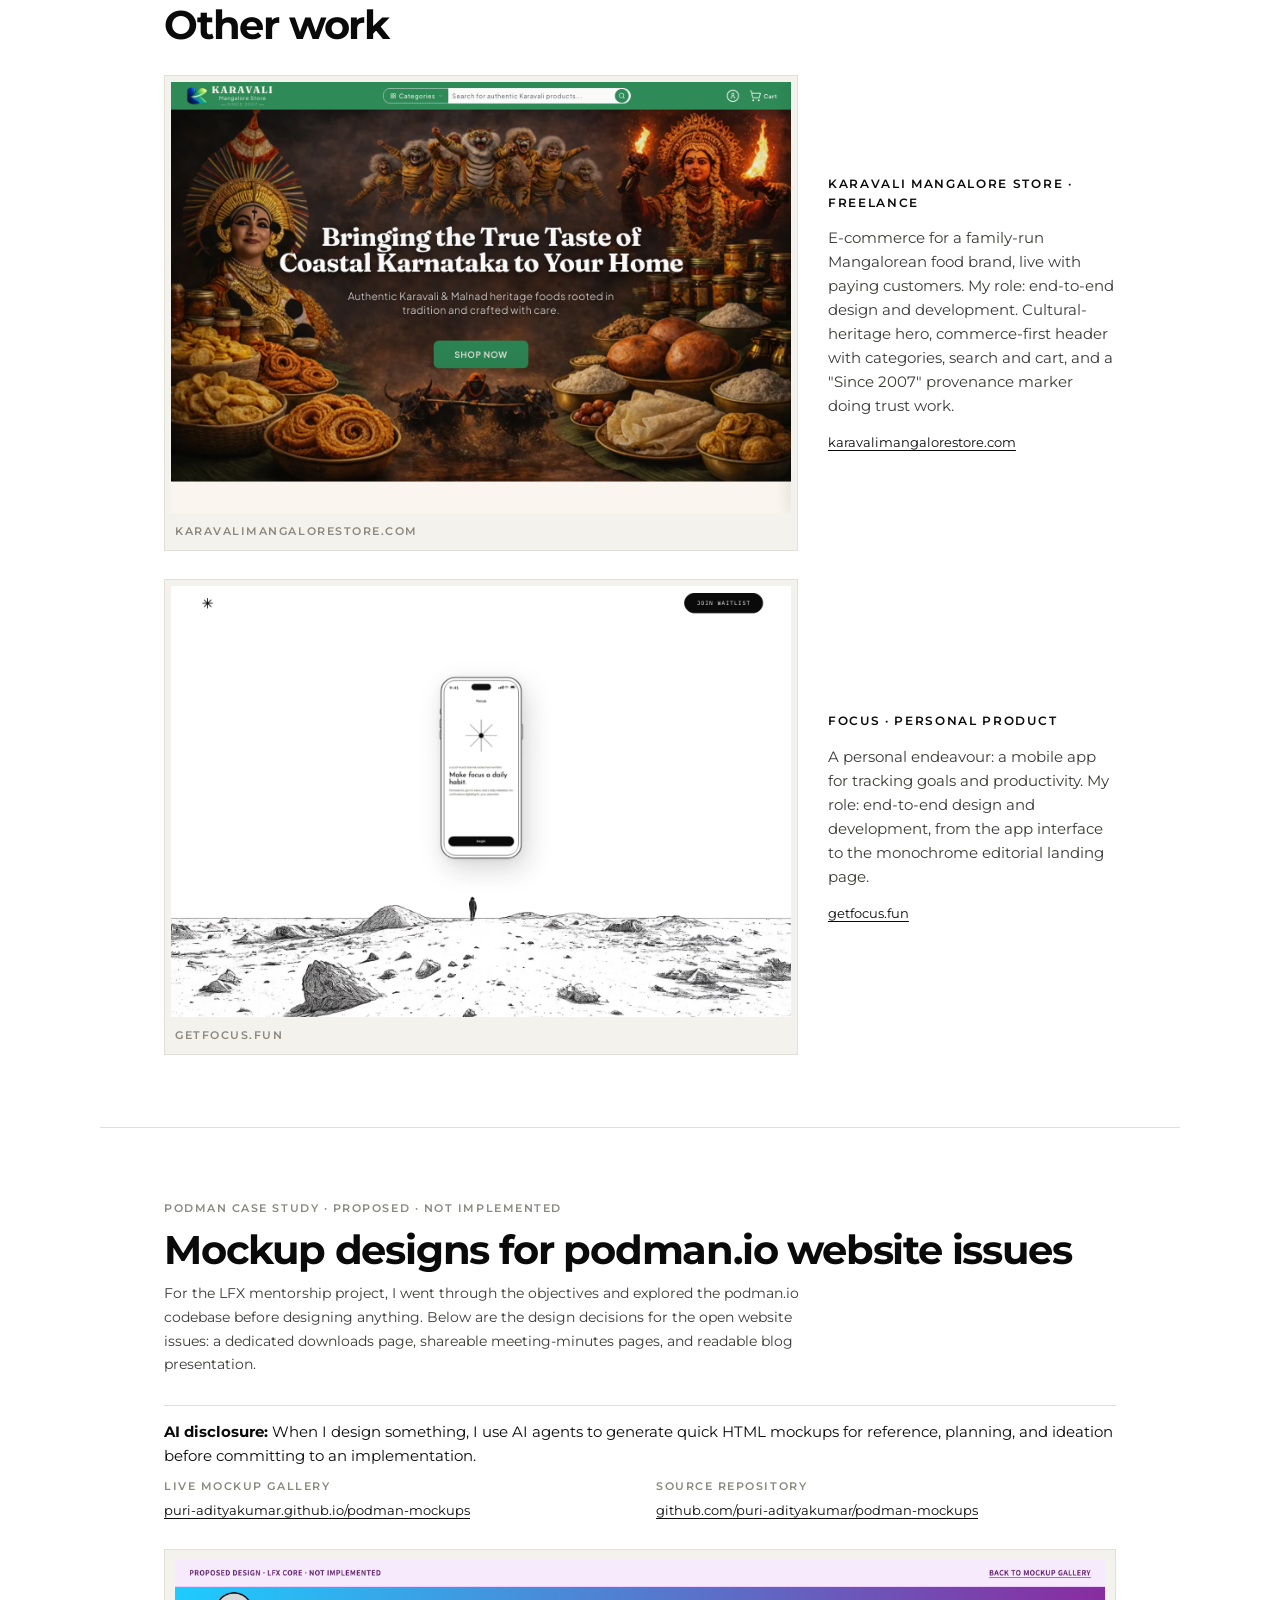
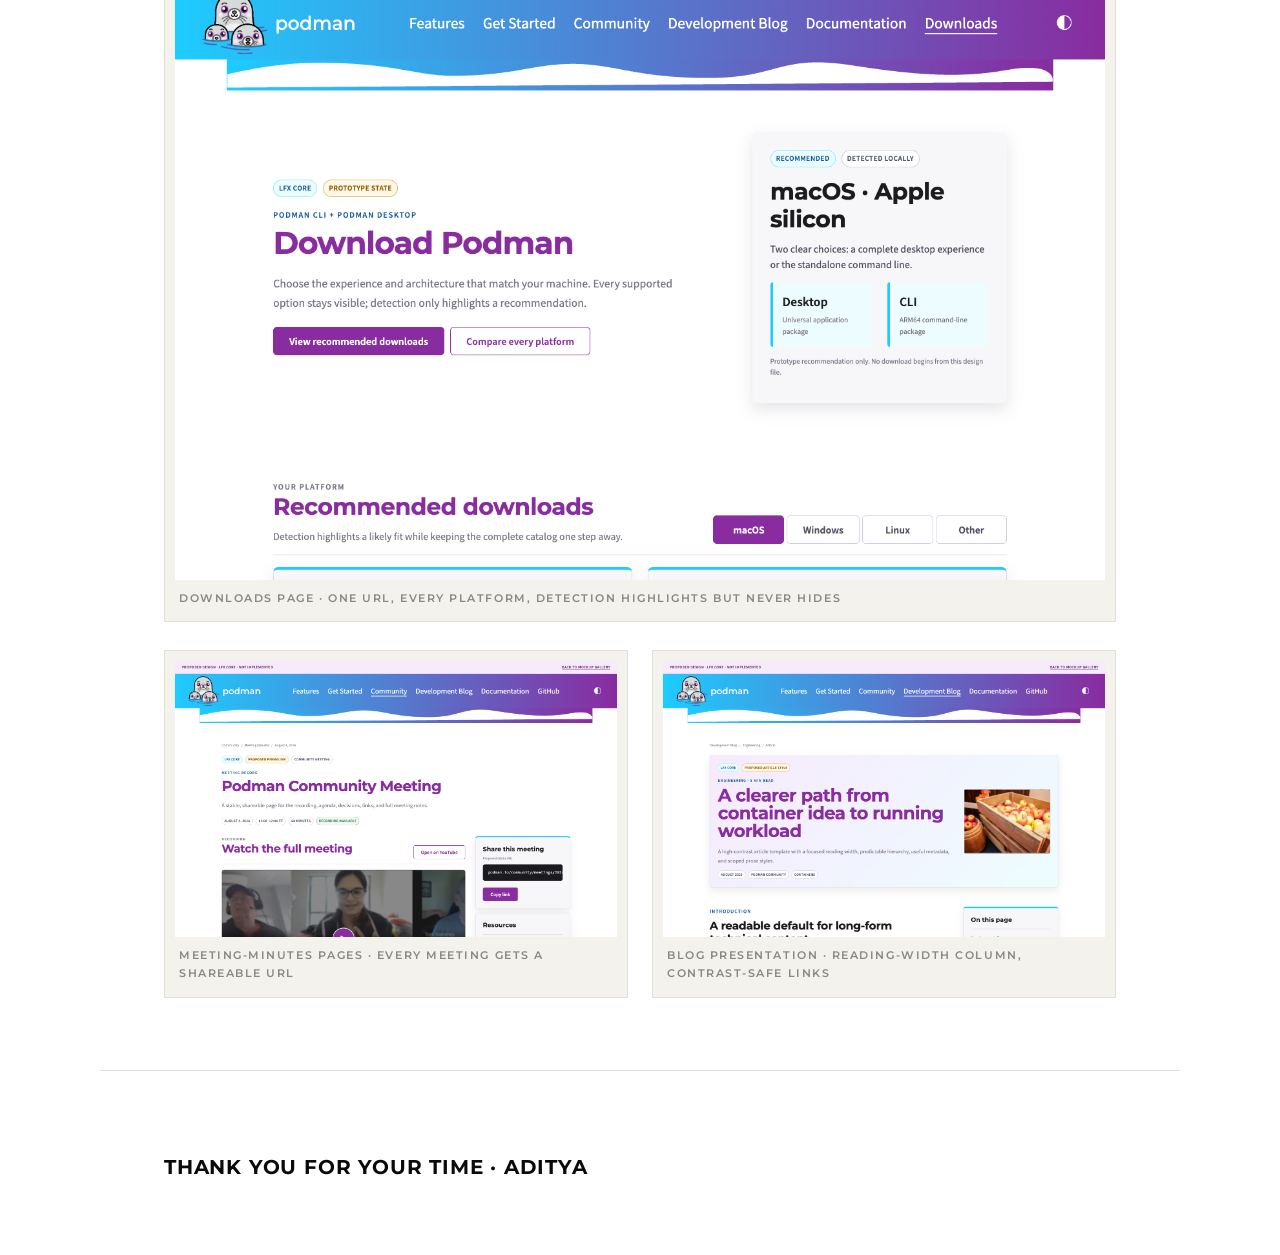
==== commit 92379ede: "docs: add AI disclosure to podman mockup case study section" ====
--- a/portfolio/index.html
+++ b/portfolio/index.html
@@ -184,11 +184,12 @@
     <p class="label muted">Podman case study · Proposed · not implemented</p>
     <h2>Mockup designs for podman.io website issues</h2>
     <p class="lede">For the LFX mentorship project, I went through the objectives and
-    explored the podman.io codebase before designing anything. My workflow: when I
-    design something, I use AI agents to generate quick HTML mockups for reference,
-    planning, and ideation before committing to an implementation. Below are the
+    explored the podman.io codebase before designing anything. Below are the
     design decisions for the open website issues: a dedicated downloads page,
     shareable meeting-minutes pages, and readable blog presentation.</p>
+    <p class="tldr-note"><strong>AI disclosure:</strong> When I design something, I use AI
+    agents to generate quick HTML mockups for reference, planning, and ideation
+    before committing to an implementation.</p>
     <div class="contact-grid">
       <div><p class="label muted">Live mockup gallery</p><p class="mono"><a href="https://puri-adityakumar.github.io/podman-mockups/">puri-adityakumar.github.io/podman-mockups</a></p></div>
       <div><p class="label muted">Source repository</p><p class="mono"><a href="https://github.com/puri-adityakumar/podman-mockups">github.com/puri-adityakumar/podman-mockups</a></p></div>
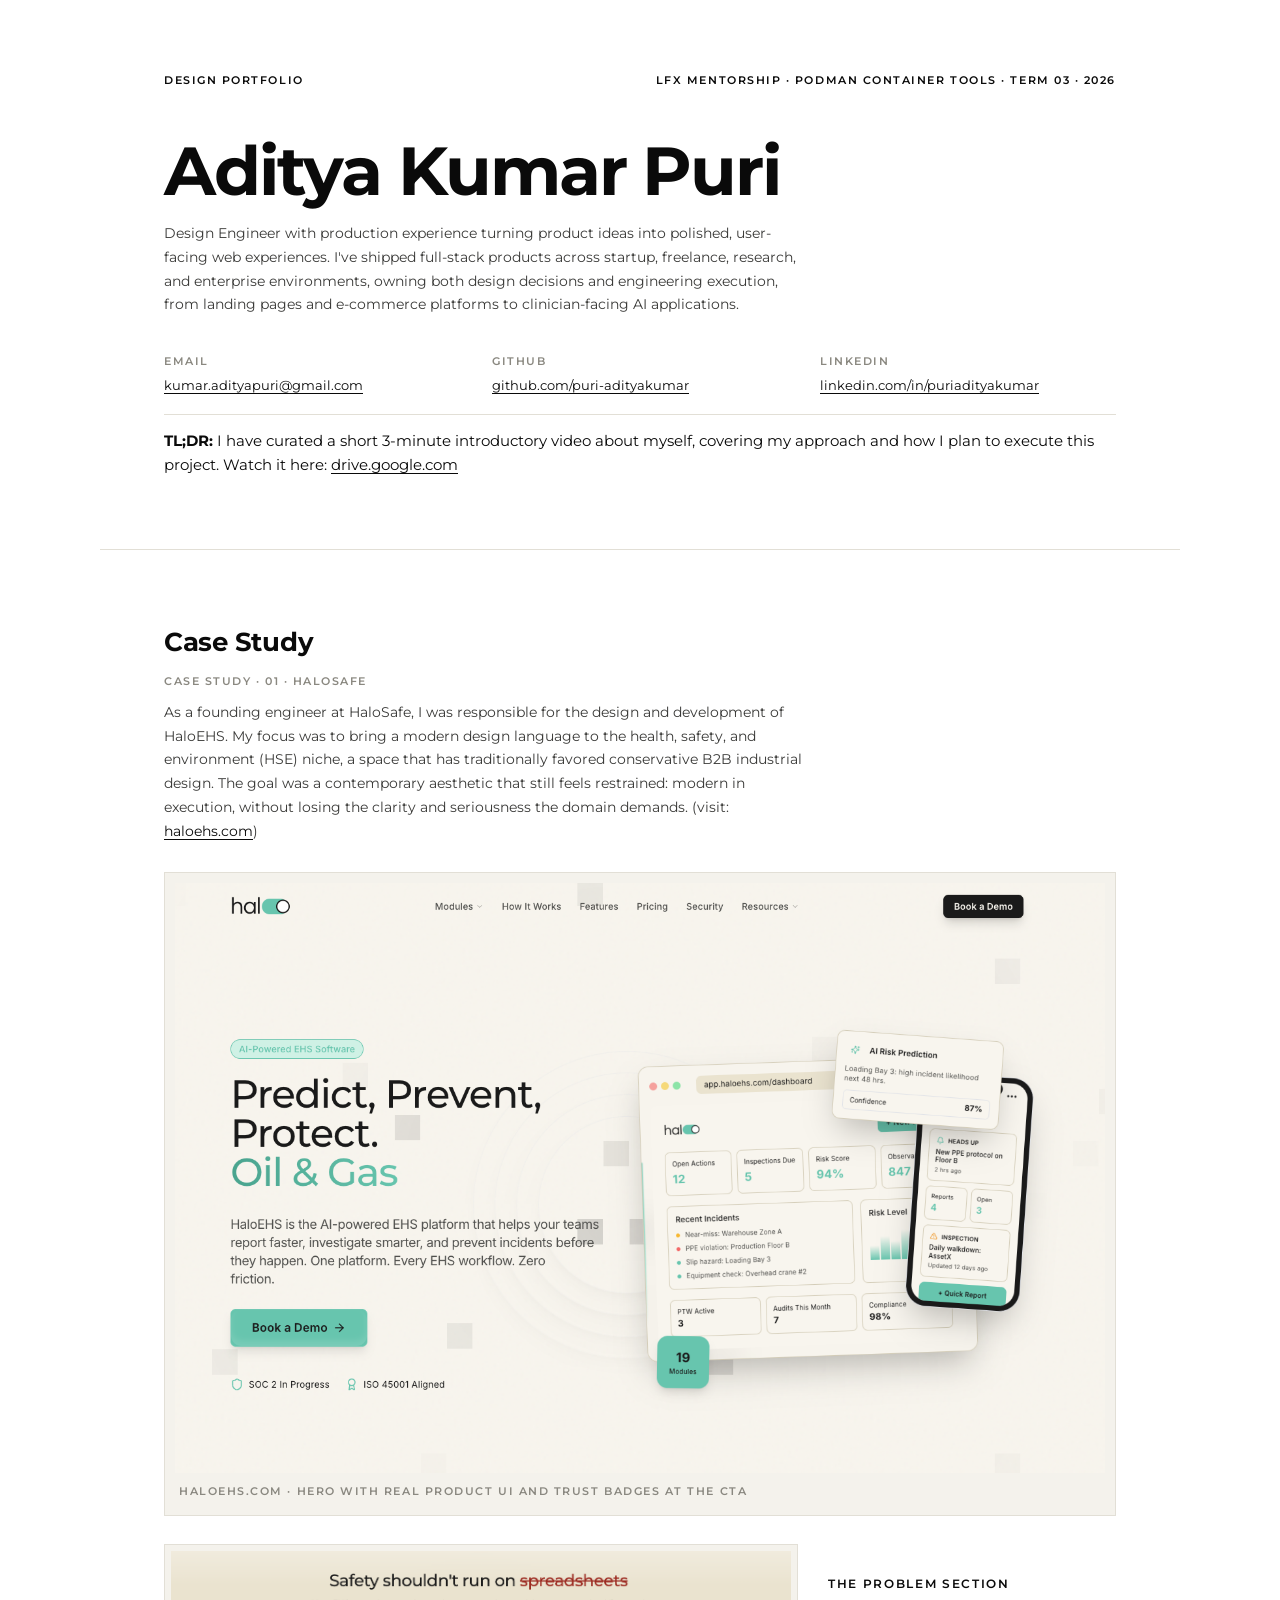
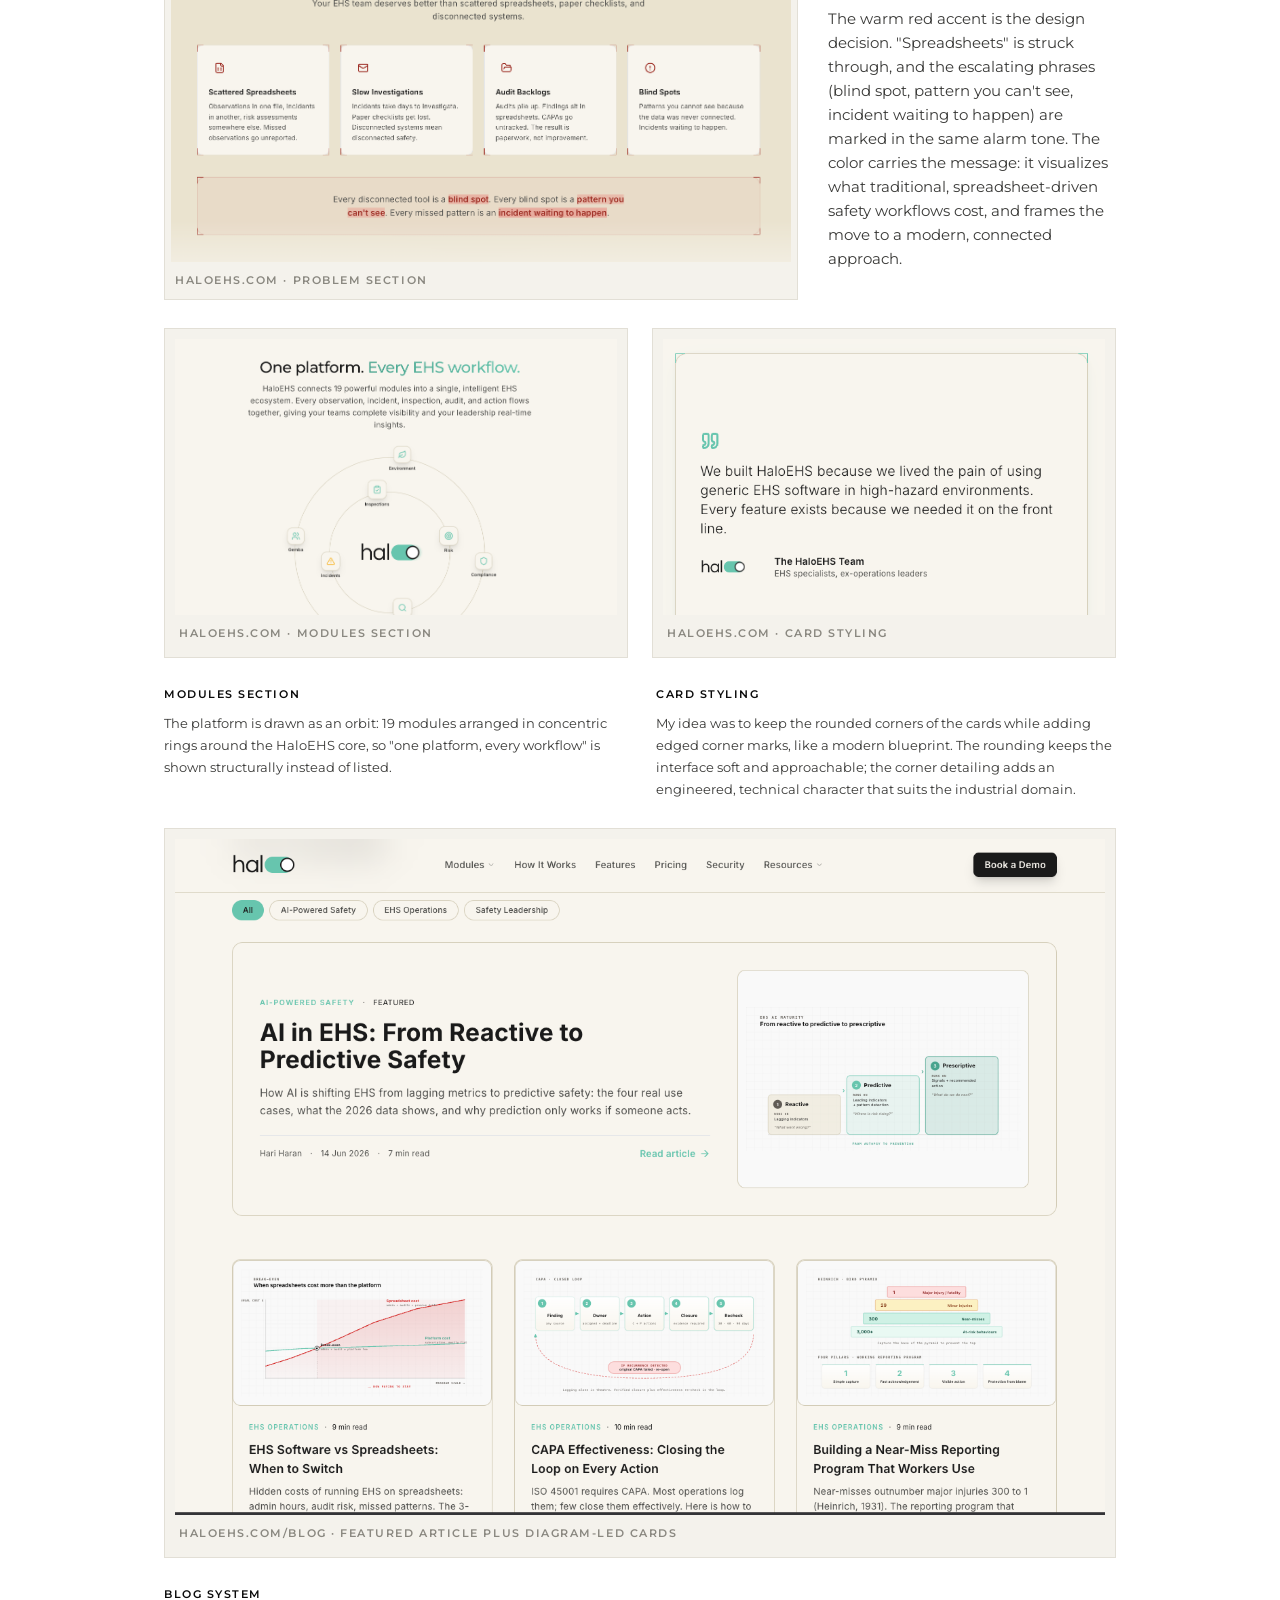
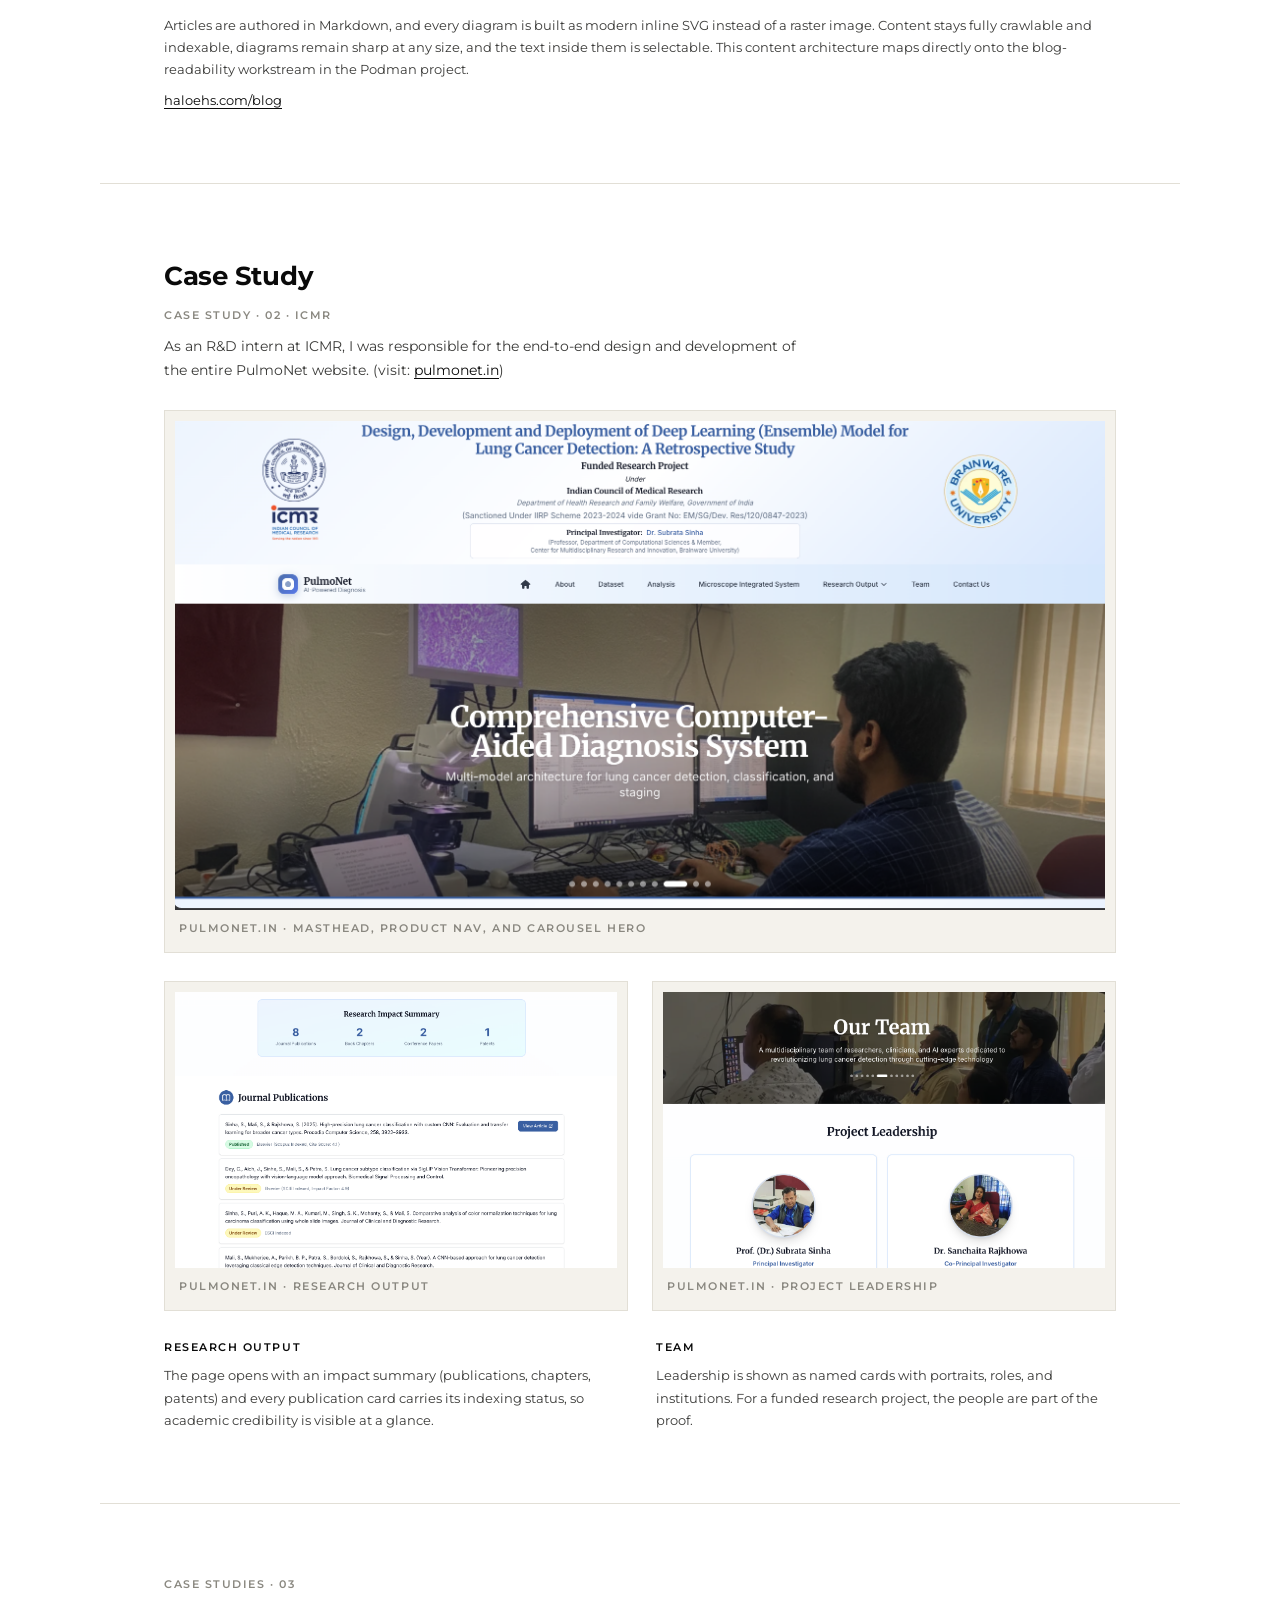
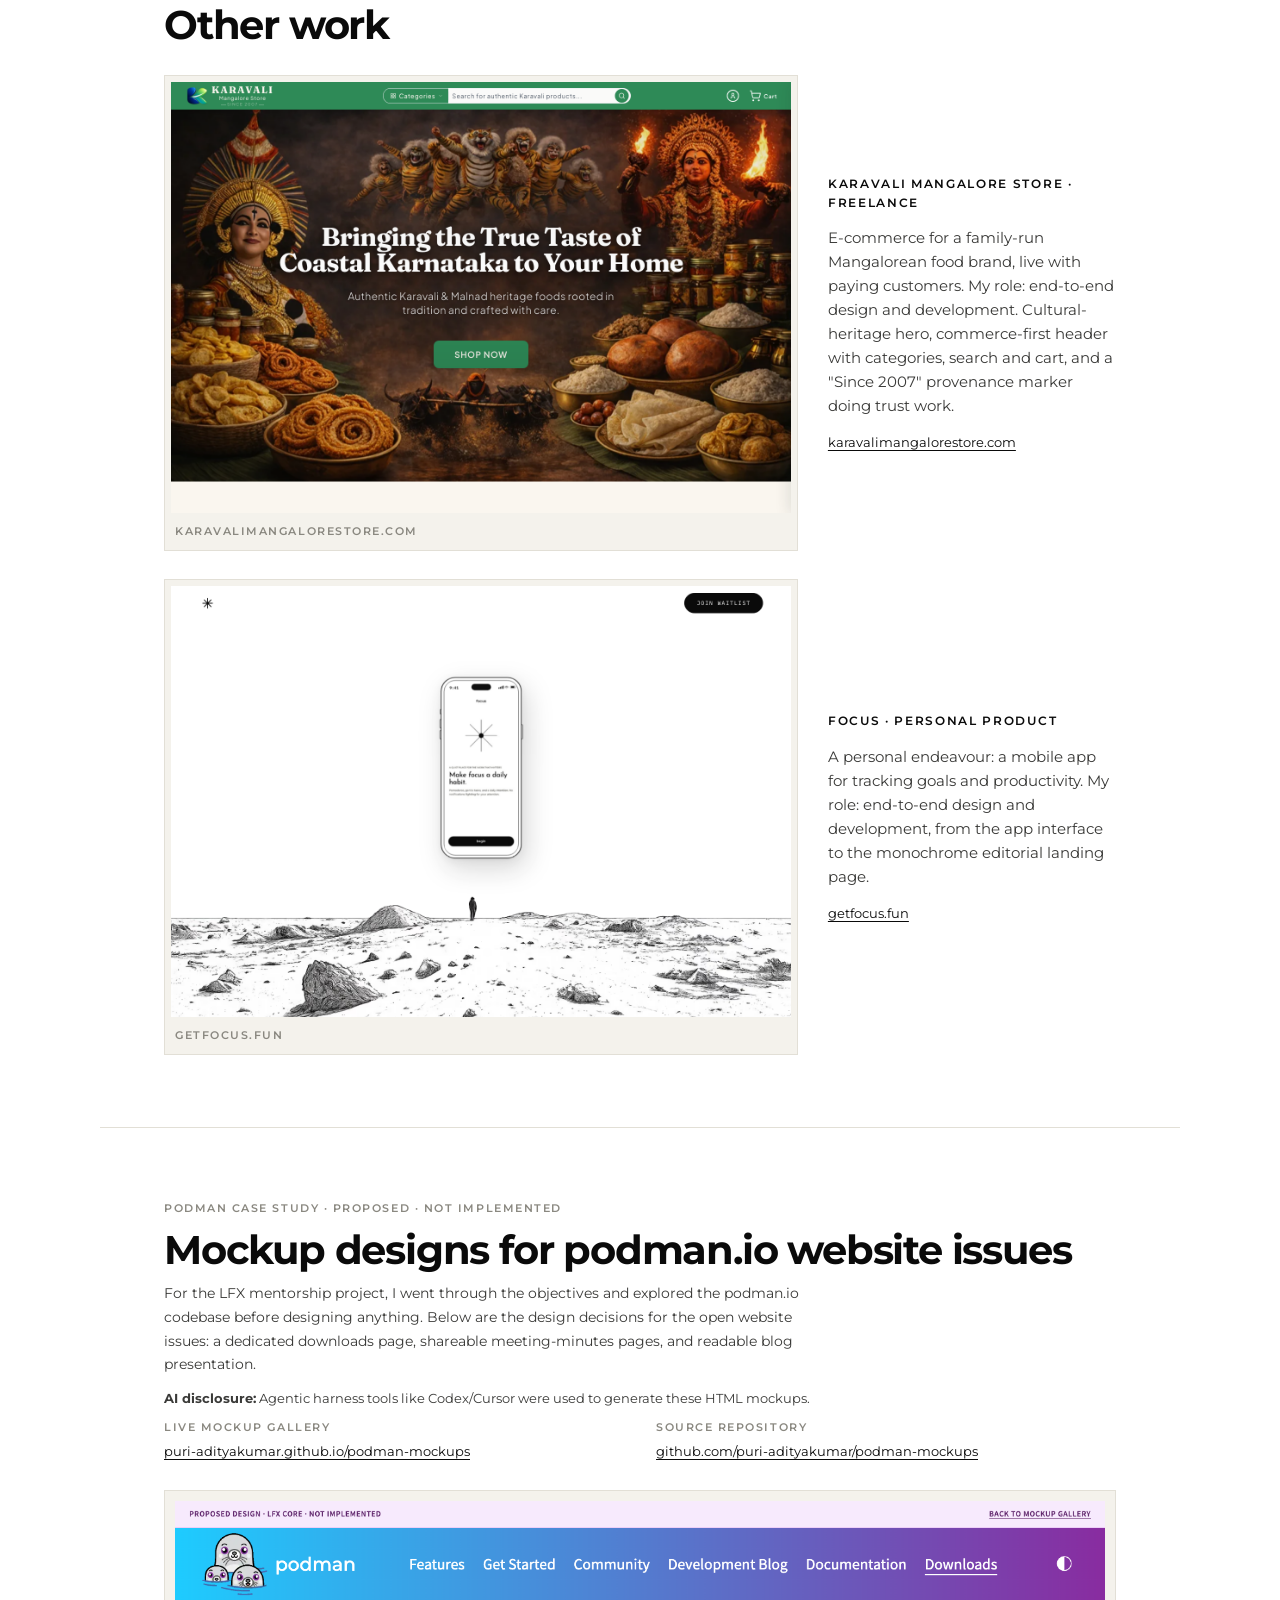
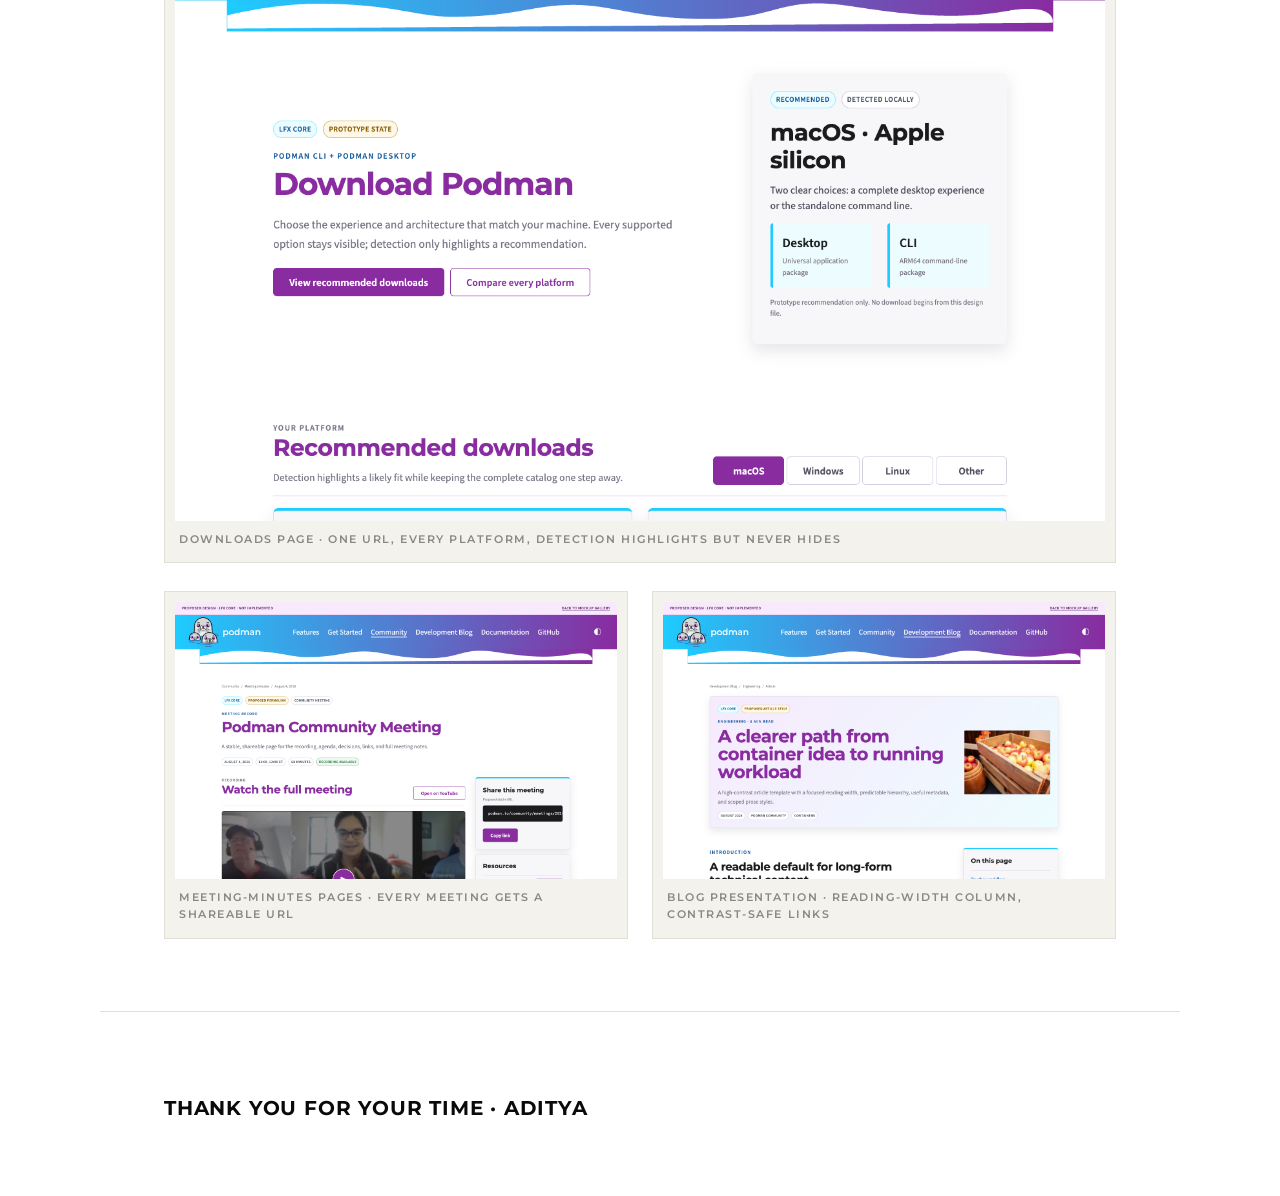
==== commit d86c1fc3: "fix: shorten AI disclosure to one line without divider" ====
--- a/portfolio/index.html
+++ b/portfolio/index.html
@@ -187,9 +187,7 @@
     explored the podman.io codebase before designing anything. Below are the
     design decisions for the open website issues: a dedicated downloads page,
     shareable meeting-minutes pages, and readable blog presentation.</p>
-    <p class="tldr-note"><strong>AI disclosure:</strong> When I design something, I use AI
-    agents to generate quick HTML mockups for reference, planning, and ideation
-    before committing to an implementation.</p>
+    <p class="body"><strong>AI disclosure:</strong> Agentic harness tools like Codex/Cursor were used to generate these HTML mockups.</p>
     <div class="contact-grid">
       <div><p class="label muted">Live mockup gallery</p><p class="mono"><a href="https://puri-adityakumar.github.io/podman-mockups/">puri-adityakumar.github.io/podman-mockups</a></p></div>
       <div><p class="label muted">Source repository</p><p class="mono"><a href="https://github.com/puri-adityakumar/podman-mockups">github.com/puri-adityakumar/podman-mockups</a></p></div>
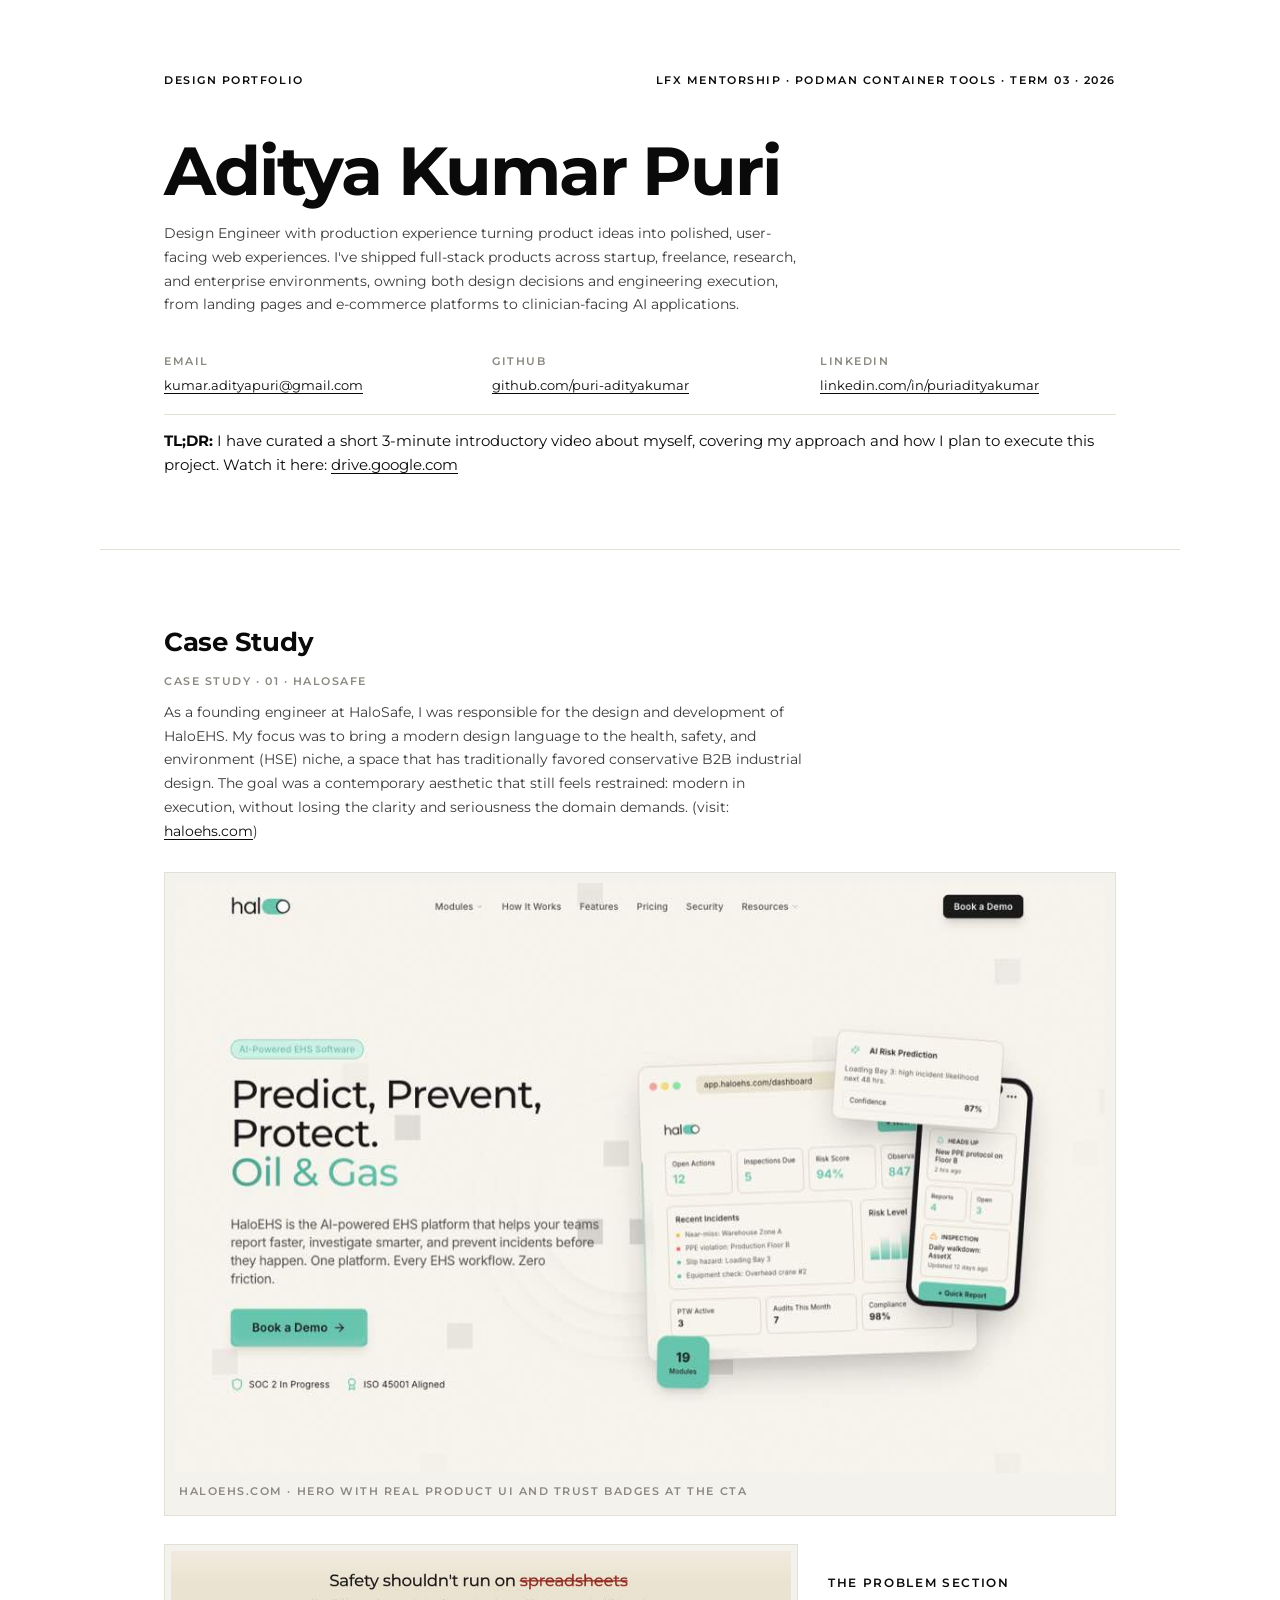
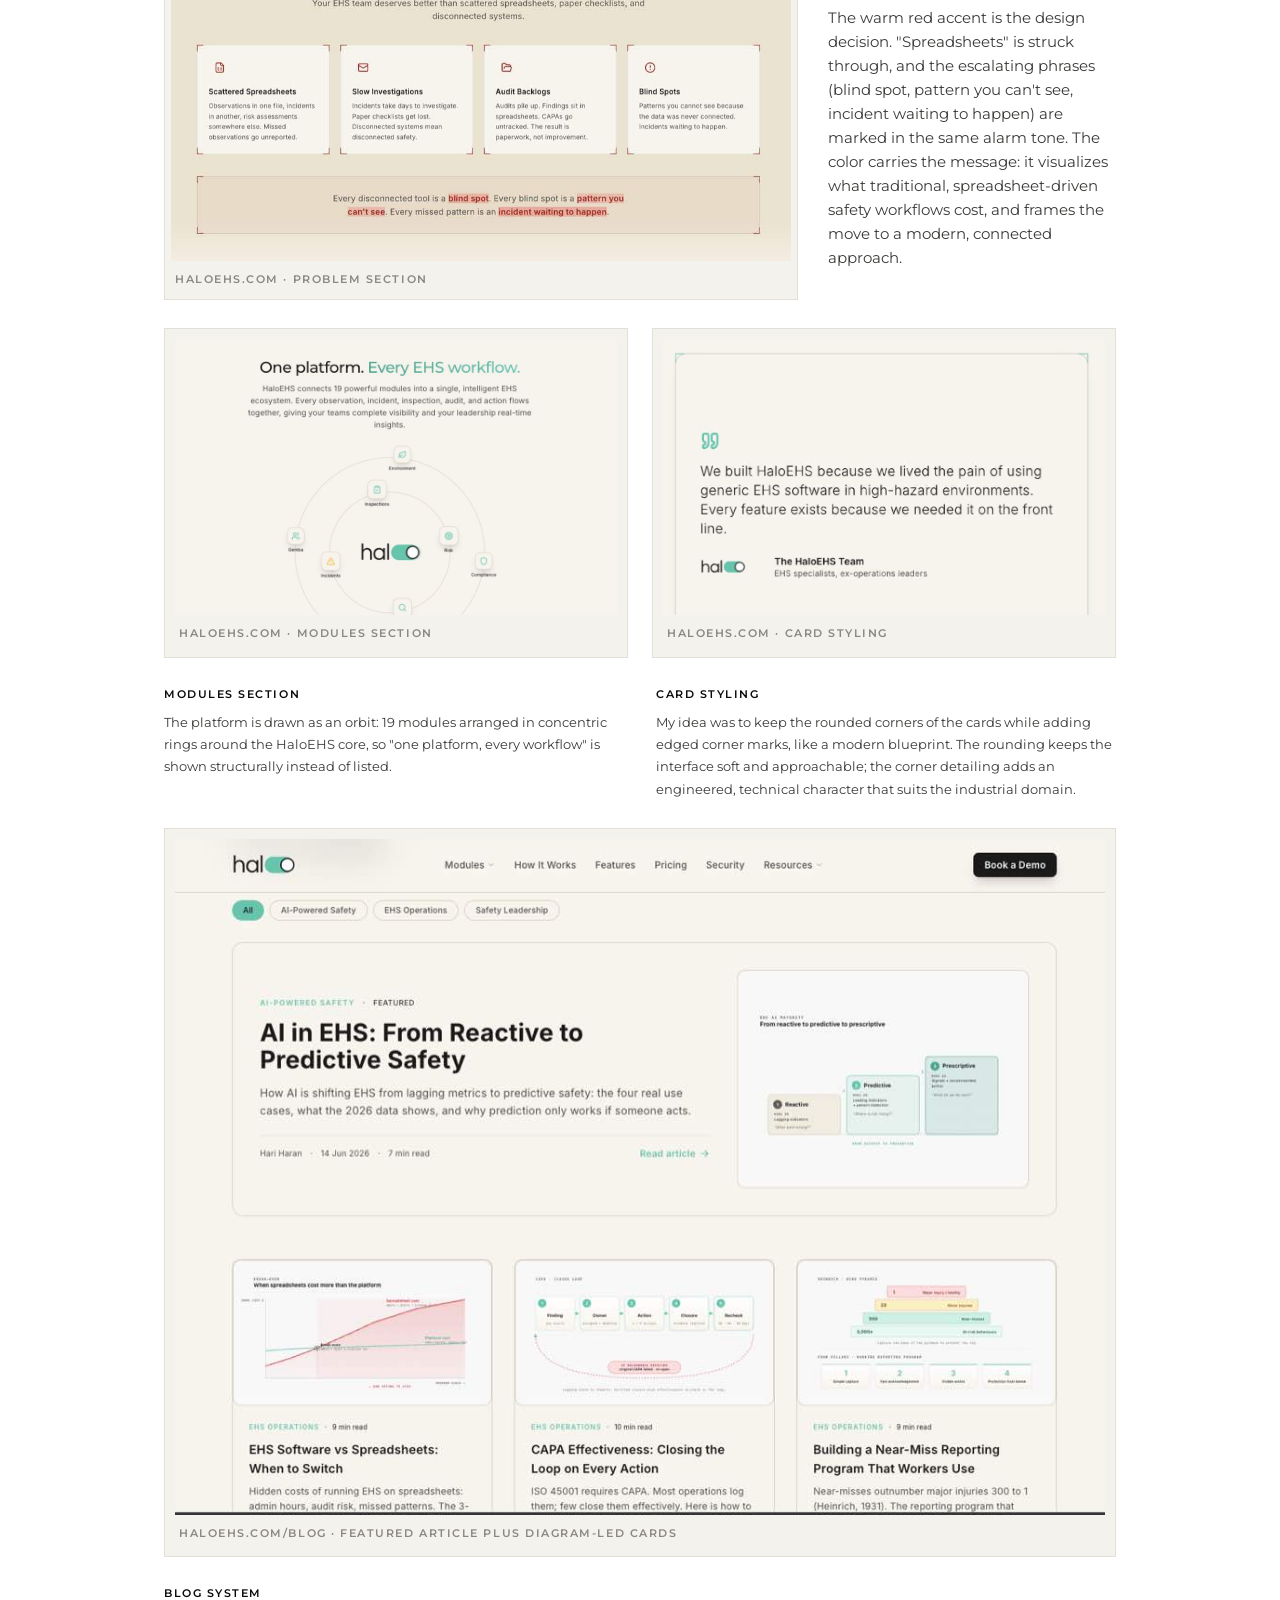
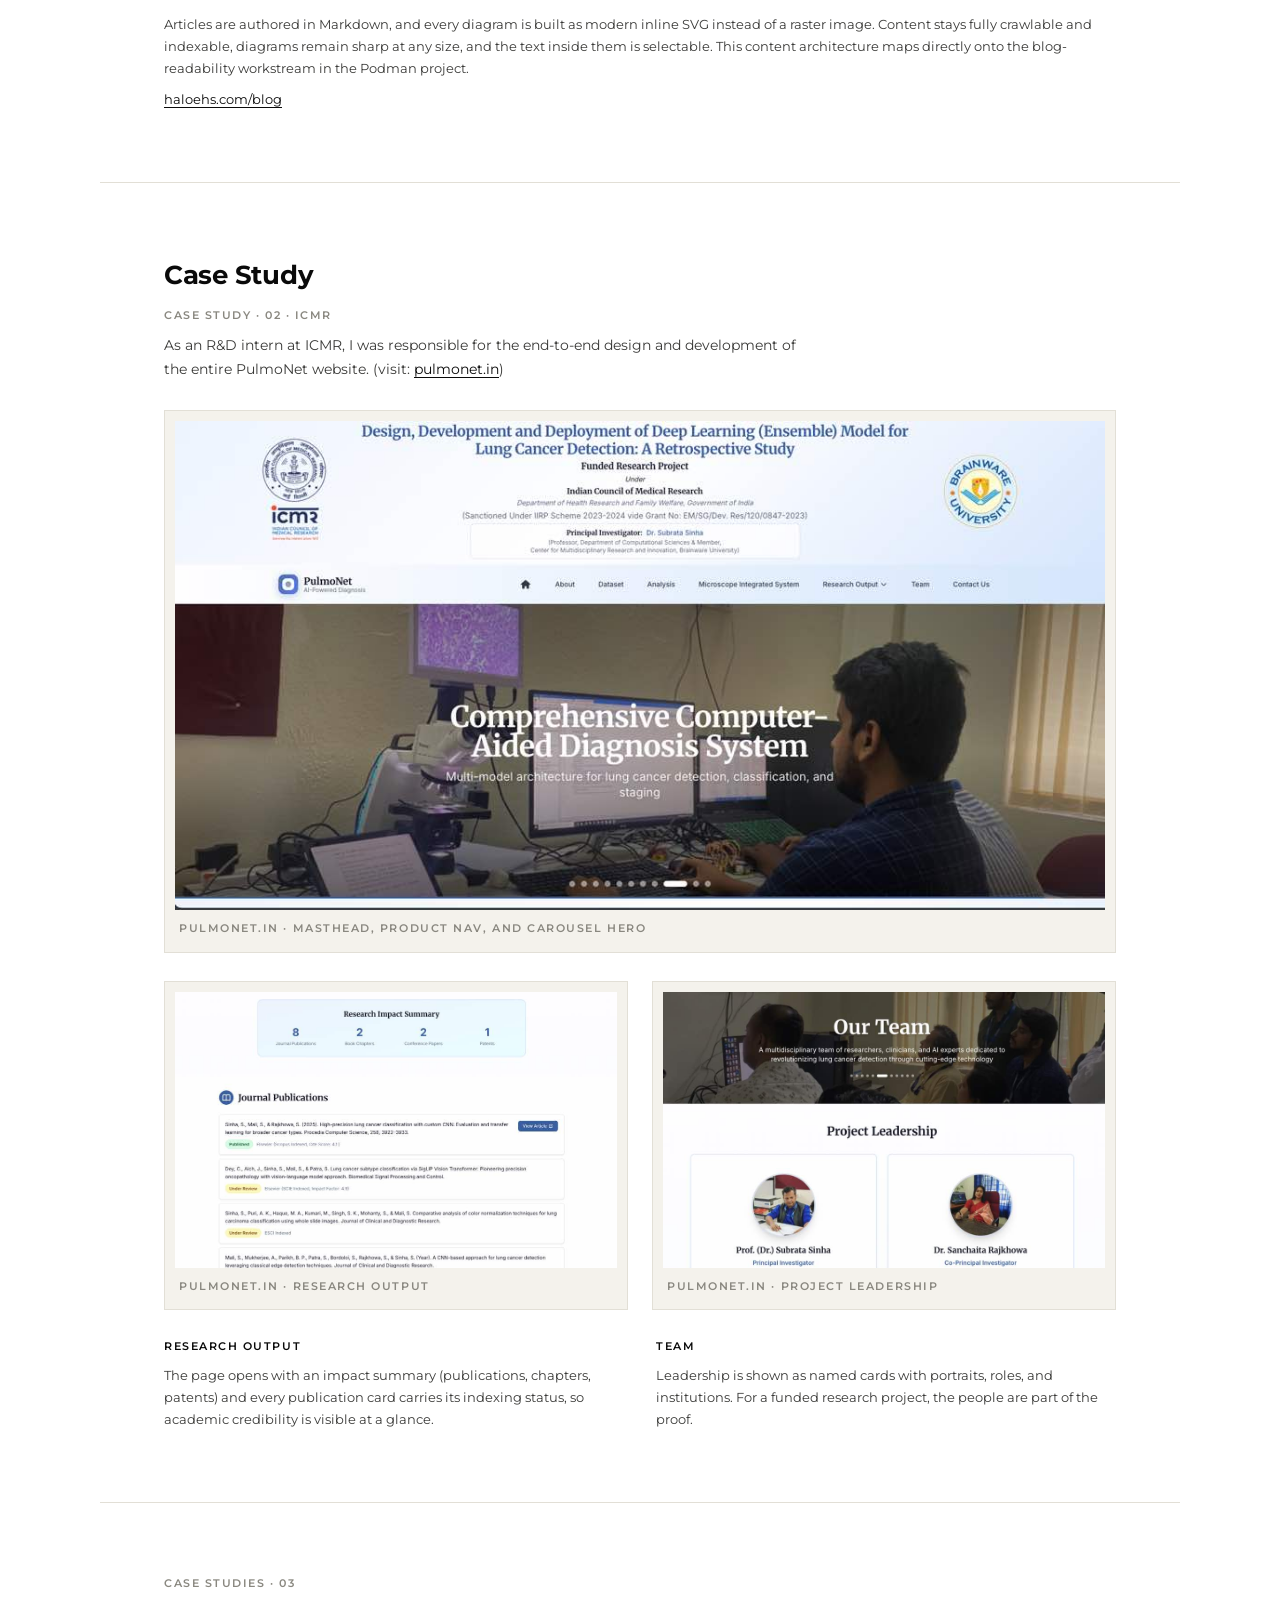
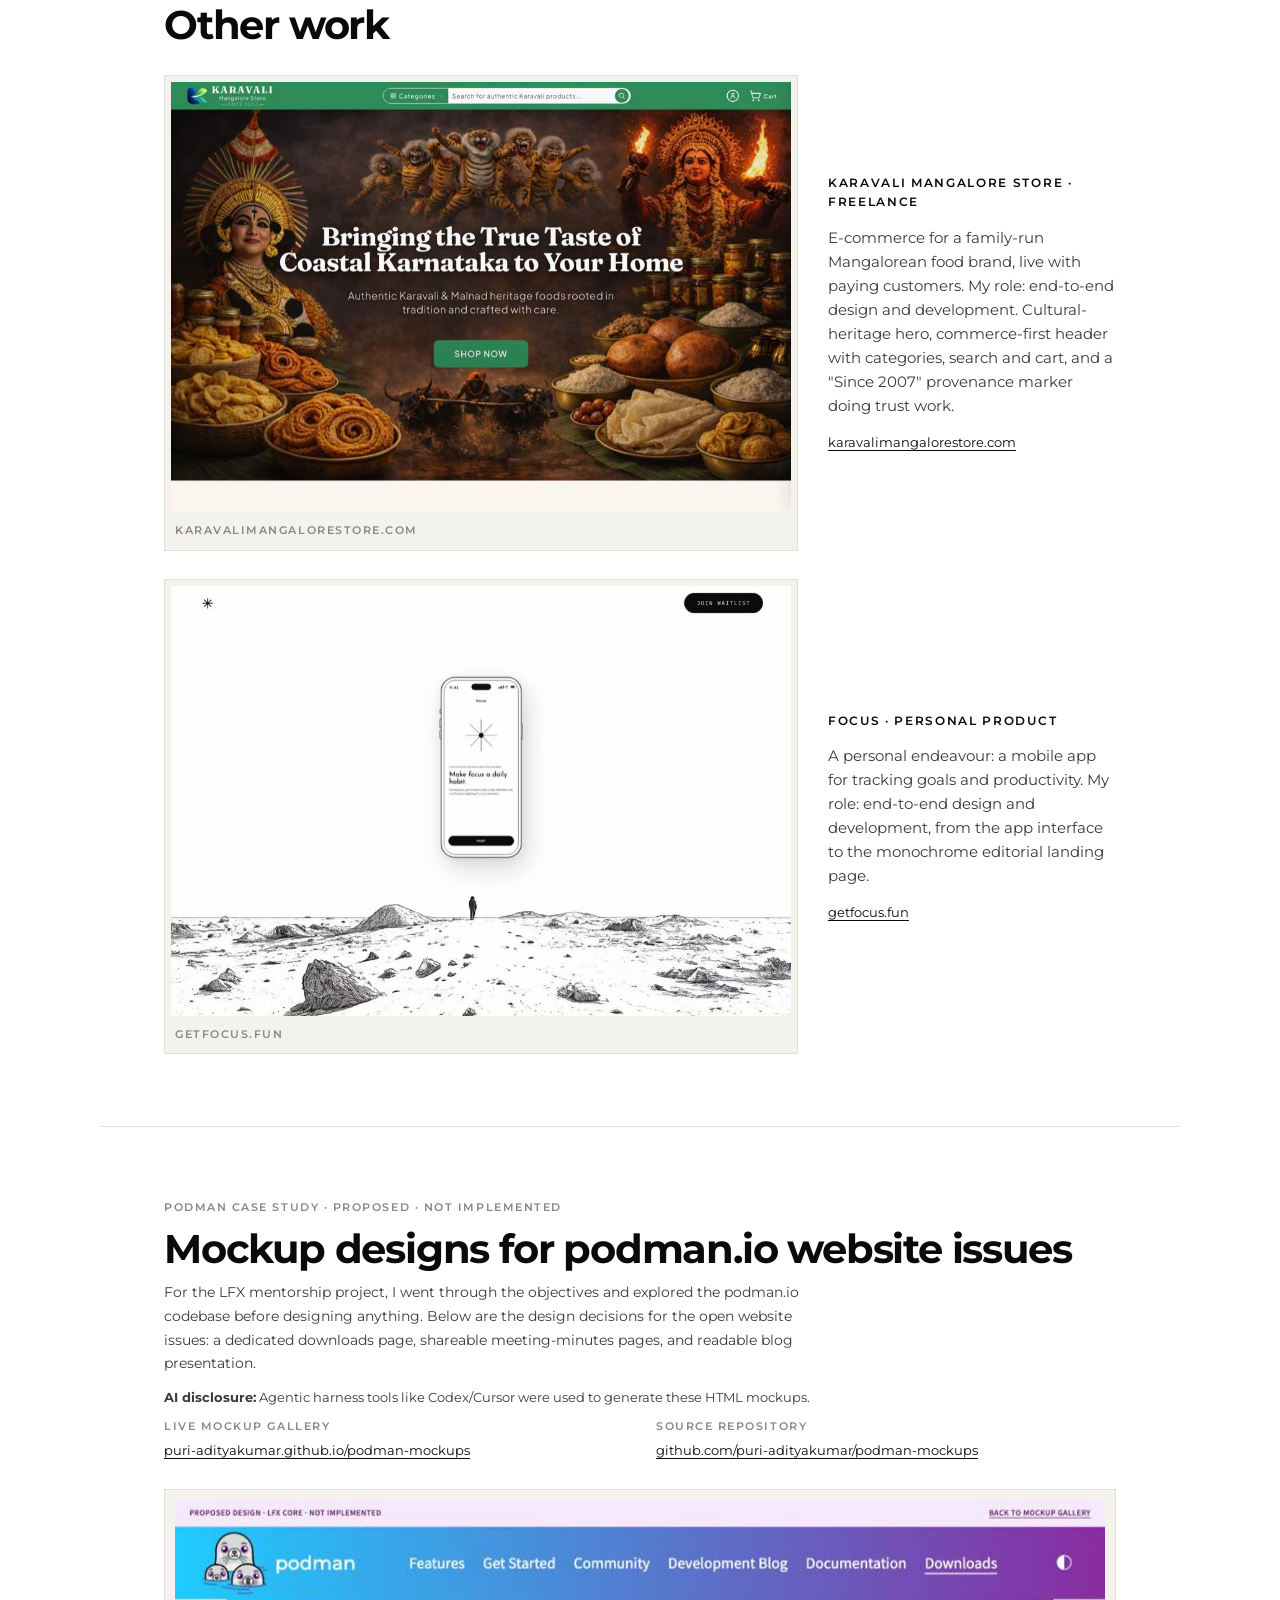
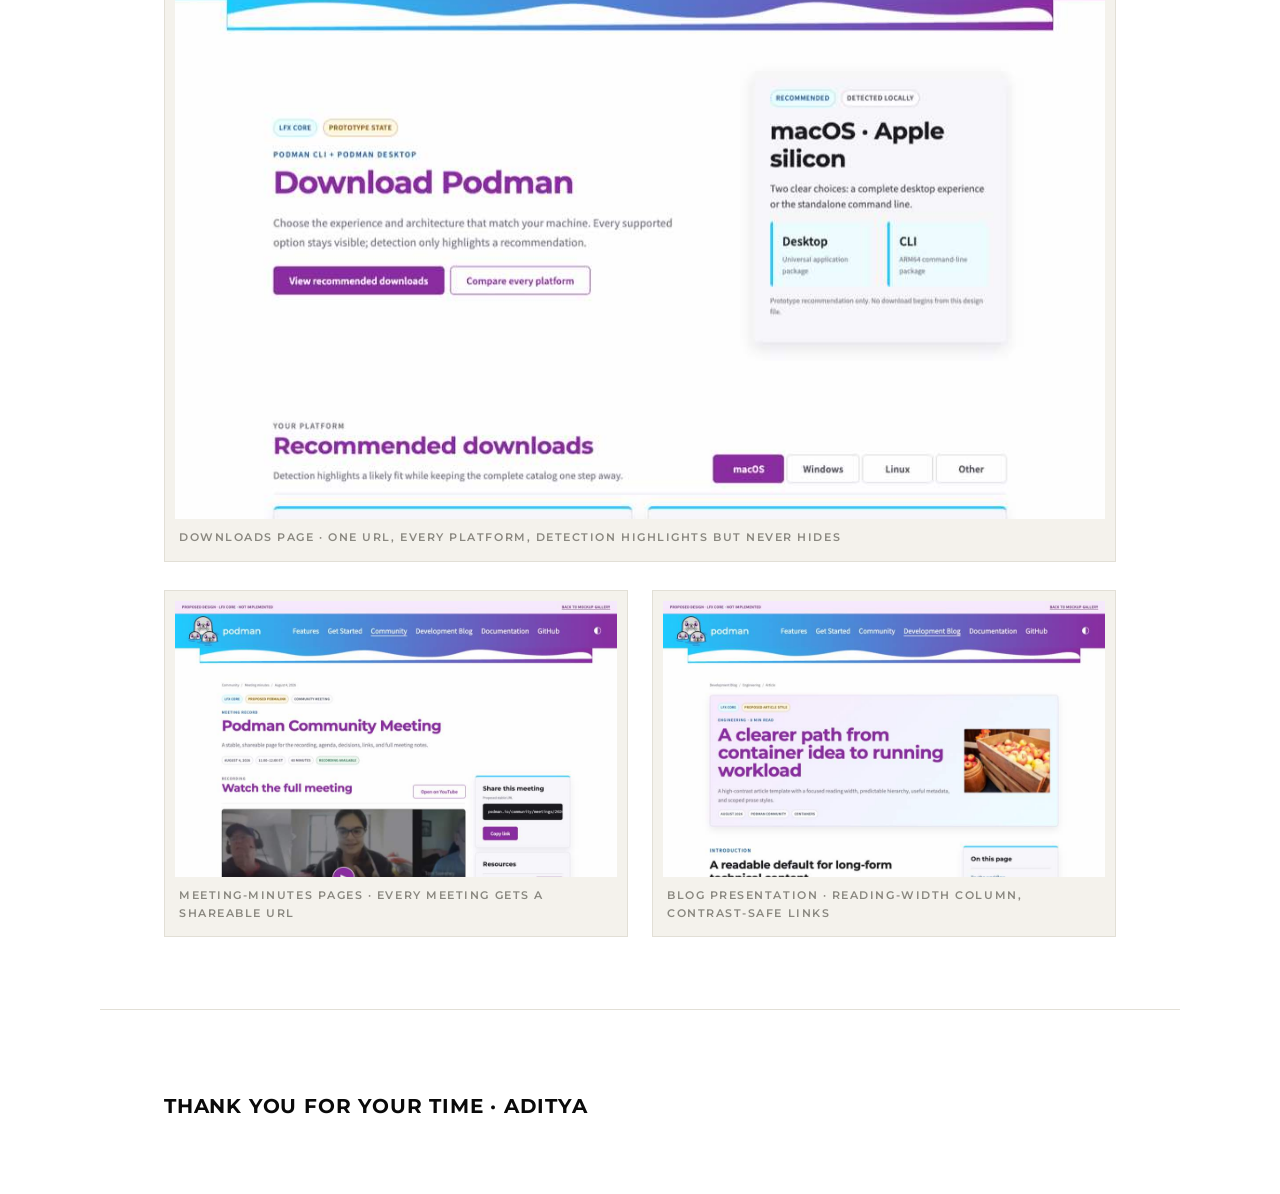
==== commit 388bfe10: "perf: compress portfolio assets and keep PDF under 1MB" ====
--- a/portfolio/index.html
+++ b/portfolio/index.html
@@ -50,12 +50,12 @@
   </header>
 
   <figure class="shot">
-    <img src="assets/haloehs.png" alt="HaloEHS landing hero with floating product dashboard" />
+    <img src="assets/haloehs.jpg" alt="HaloEHS landing hero with floating product dashboard" />
     <figcaption class="label muted">haloehs.com · hero with real product UI and trust badges at the CTA</figcaption>
   </figure>
 
   <article class="project">
-    <figure class="shot"><img src="assets/haloehs-problem.png" alt="HaloEHS problem section: Safety shouldn't run on spreadsheets" />
+    <figure class="shot"><img src="assets/haloehs-problem.jpg" alt="HaloEHS problem section: Safety shouldn't run on spreadsheets" />
       <figcaption class="label muted">haloehs.com · problem section</figcaption></figure>
     <div class="project-meta">
       <p class="label">The problem section</p>
@@ -68,9 +68,9 @@
   </article>
 
   <div class="duo">
-    <figure class="shot"><img src="assets/haloehs-modules.png" alt="HaloEHS modules orbiting one platform" />
+    <figure class="shot"><img src="assets/haloehs-modules.jpg" alt="HaloEHS modules orbiting one platform" />
       <figcaption class="label muted">haloehs.com · modules section</figcaption></figure>
-    <figure class="shot"><img src="assets/haloehs-blueprint.png" alt="HaloEHS quote card with rounded corners and blueprint-style edge marks" />
+    <figure class="shot"><img src="assets/haloehs-blueprint.jpg" alt="HaloEHS quote card with rounded corners and blueprint-style edge marks" />
       <figcaption class="label muted">haloehs.com · card styling</figcaption></figure>
   </div>
 
@@ -91,7 +91,7 @@
   </div>
 
 
-  <figure class="shot"><img src="assets/haloehs-blog.png" alt="HaloEHS blog with featured article and diagram-driven article cards" />
+  <figure class="shot"><img src="assets/haloehs-blog.jpg" alt="HaloEHS blog with featured article and diagram-driven article cards" />
     <figcaption class="label muted">haloehs.com/blog · featured article plus diagram-led cards</figcaption></figure>
 
   <div>
@@ -117,14 +117,14 @@
   </header>
 
   <figure class="shot">
-    <img src="assets/pulmonet.png" alt="PulmoNet homepage with institutional masthead and team photo hero" />
+    <img src="assets/pulmonet.jpg" alt="PulmoNet homepage with institutional masthead and team photo hero" />
     <figcaption class="label muted">pulmonet.in · masthead, product nav, and carousel hero</figcaption>
   </figure>
 
   <div class="duo">
-    <figure class="shot"><img src="assets/pulmonet-research.png" alt="PulmoNet research output page with impact summary" />
+    <figure class="shot"><img src="assets/pulmonet-research.jpg" alt="PulmoNet research output page with impact summary" />
       <figcaption class="label muted">pulmonet.in · research output</figcaption></figure>
-    <figure class="shot"><img src="assets/pulmonet-team.png" alt="PulmoNet team page with leadership cards" />
+    <figure class="shot"><img src="assets/pulmonet-team.jpg" alt="PulmoNet team page with leadership cards" />
       <figcaption class="label muted">pulmonet.in · project leadership</figcaption></figure>
   </div>
 
@@ -151,7 +151,7 @@
   </header>
 
   <article class="project">
-    <figure class="shot"><img src="assets/karavali.png" alt="Karavali Mangalore Store homepage" />
+    <figure class="shot"><img src="assets/karavali.jpg" alt="Karavali Mangalore Store homepage" />
       <figcaption class="label muted">karavalimangalorestore.com</figcaption></figure>
     <div class="project-meta">
       <p class="label">Karavali Mangalore Store · Freelance</p>
@@ -166,7 +166,7 @@
   
 
   <article class="project">
-    <figure class="shot"><img src="assets/focus.png" alt="Focus landing page" />
+    <figure class="shot"><img src="assets/focus.jpg" alt="Focus landing page" />
       <figcaption class="label muted">getfocus.fun</figcaption></figure>
     <div class="project-meta">
       <p class="label">Focus · Personal product</p>
@@ -195,17 +195,17 @@
   </header>
 
   <figure class="shot">
-    <img src="assets/mockup-downloads.png" alt="Proposed downloads page with OS detection and full platform catalog" />
+    <img src="assets/mockup-downloads.jpg" alt="Proposed downloads page with OS detection and full platform catalog" />
     <figcaption class="label muted">Downloads page · one URL, every platform, detection highlights but never hides</figcaption>
   </figure>
 
   <div class="duo">
     <figure class="shot">
-      <img src="assets/mockup-meeting-permalink.png" alt="Proposed meeting-minutes page with stable URL" />
+      <img src="assets/mockup-meeting-permalink.jpg" alt="Proposed meeting-minutes page with stable URL" />
       <figcaption class="label muted">Meeting-minutes pages · every meeting gets a shareable URL</figcaption>
     </figure>
     <figure class="shot">
-      <img src="assets/mockup-blog-presentation.png" alt="Proposed blog article styling with reading-width column" />
+      <img src="assets/mockup-blog-presentation.jpg" alt="Proposed blog article styling with reading-width column" />
       <figcaption class="label muted">Blog presentation · reading-width column, contrast-safe links</figcaption>
     </figure>
   </div>
--- a/portfolio/styles.css
+++ b/portfolio/styles.css
@@ -144,28 +144,81 @@
 .thanks { margin-top: 8px; font-size: 20px; font-weight: 700; letter-spacing: 0.04em; color: var(--ink); }
 
 /* ---------- Print → PDF ---------- */
-@page { size: A4; margin: 0; }
+@page { size: A4; margin: 10mm 12mm; }
 @media print {
   body { font-size: 11px; }
+
   .page {
-    break-after: page;
+    /* Continuous flow — no forced full-page sections (avoids empty cover + mid-cuts) */
+    break-after: auto;
+    break-before: auto;
     border-bottom: none;
-    min-height: 0;
-    padding: 14mm 16mm;
+    min-height: 0 !important;
+    height: auto !important;
+    padding: 0 0 10mm;
     max-width: none;
+    gap: 12px;
+  }
+  .page + .page {
+    border-top: 1px solid var(--hairline);
+    padding-top: 8mm;
+  }
+
+  /* Compact cover: no full-page stretch / no footer pinned to bottom */
+  .cover {
+    min-height: 0 !important;
+    justify-content: flex-start;
     gap: 18px;
-  }
-  .cover,
-  .page:last-child {
-    min-height: 297mm;
-  }
-  .page:last-child { break-after: auto; }
-  .cover-foot { margin-top: auto; }
-  .shot, .stat-row, .project, .principle { break-inside: avoid; }
-  .shot img { max-height: 92mm; object-fit: cover; object-position: top; }
-  .duo .shot img { max-height: 58mm; }
-  .project .shot img { max-height: 52mm; }
-  .shot.placeholder { min-height: 90mm; }
+    padding-bottom: 8mm;
+  }
+  .cover-mid {
+    margin: 12px 0 8px;
+  }
+  .cover-foot {
+    margin-top: 0;
+  }
+  .tldr-note {
+    margin-top: 12px;
+    padding-top: 10px;
+  }
+  .closing {
+    break-before: avoid;
+    padding-top: 6mm;
+  }
+
+  /* Keep atomic blocks on one page; avoid mid-figure cuts */
+  .shot,
+  .stat-row,
+  .project,
+  .principle,
+  .duo,
+  .twocol,
+  .sec-head,
+  .contact-grid {
+    break-inside: avoid;
+    page-break-inside: avoid;
+  }
+  figcaption {
+    break-before: avoid;
+    page-break-before: avoid;
+  }
+
+  /* Show full screenshots (no crop) and size them to fit the page */
+  .shot img,
+  .duo .shot img,
+  .project .shot img,
+  .shot.small img {
+    max-height: 78mm;
+    width: 100%;
+    height: auto;
+    aspect-ratio: auto;
+    object-fit: contain;
+    object-position: top;
+  }
+  .duo .shot img { max-height: 52mm; }
+  .project .shot img { max-height: 46mm; }
+  .shot.placeholder { min-height: 0; }
+
   a { color: var(--ink); text-decoration: underline; }
 }
 
